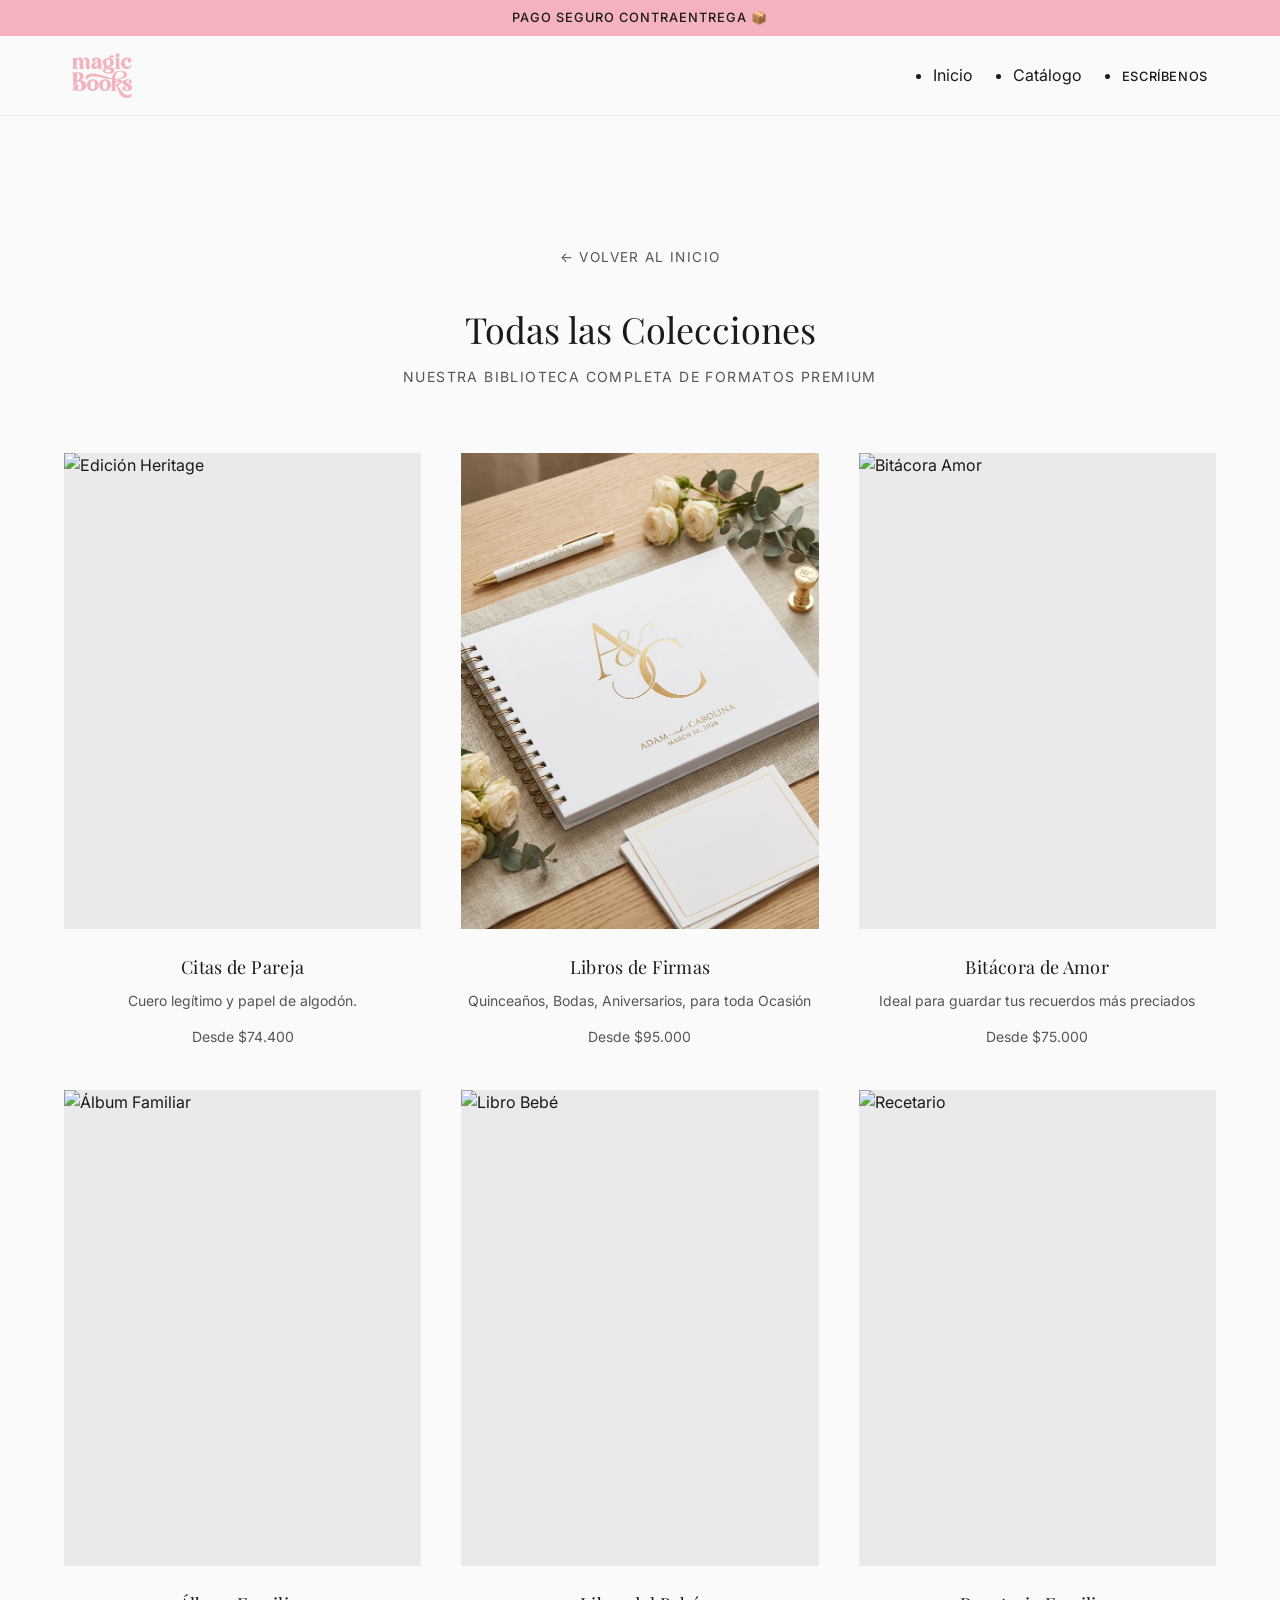
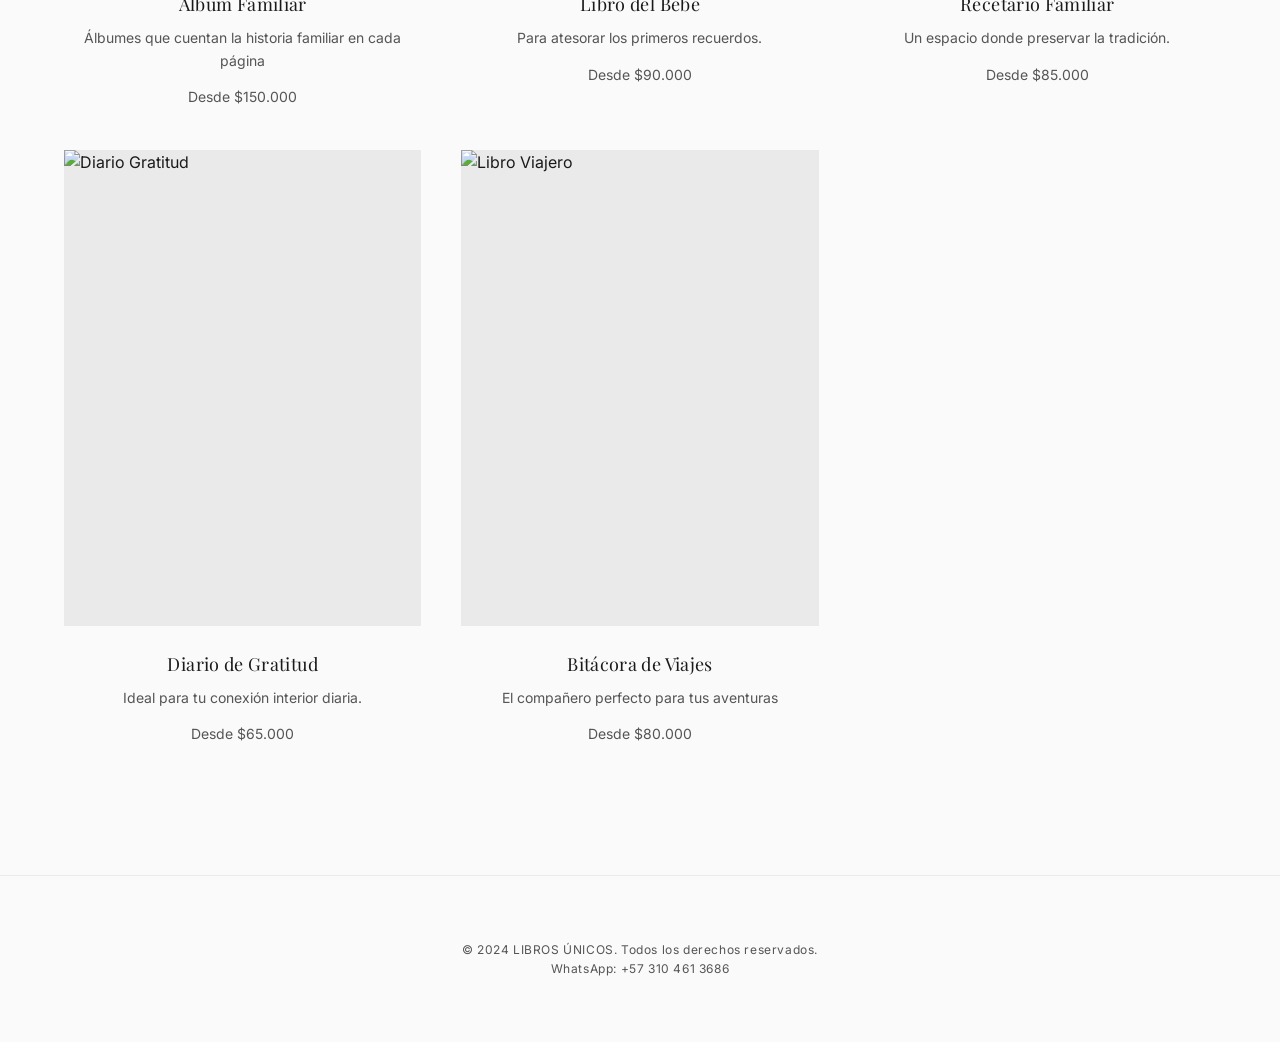
==== colecciones.html @ 7589d44b "Initial commit: primer" ====
<!DOCTYPE html>
<html lang="es-CO">

<head>
    <!-- Basic Metadata -->
    <meta charset="UTF-8">
    <meta name="viewport" content="width=device-width, initial-scale=1.0">
    <title>Colecciones | Libros Personalizados</title>
    <meta name="description"
        content="Explora nuestra colección completa de libros personalizados. Cuero legítimo, lino belga, bitácoras y álbumes familiares.">

    <!-- Favicon -->
    <link rel="icon" href="assets/images/ui/logo.png" type="image/png">

    <!-- Fonts System -->
    <link rel="preconnect" href="https://fonts.googleapis.com">
    <link rel="preconnect" href="https://fonts.gstatic.com" crossorigin>
    <link
        href="https://fonts.googleapis.com/css2?family=Inter:wght@300;400;500;600&family=Playfair+Display:ital,wght@0,400;0,500;0,600;1,400&display=swap"
        rel="stylesheet">

    <!-- Main Stylesheet -->
    <link rel="stylesheet" href="css/style.css">
</head>

<body>

    <div id="announcement-bar">
        <p class="announcement-msg active">Pago seguro contraentrega 📦</p>
        <p class="announcement-msg">Envíos a toda Colombia 🇨🇴</p>
    </div>
    <header class="main-header">
        <div class="container header-container">
            <div class="logo">
                <a href="/">
                    <img src="assets/images/ui/logo.png" alt="Logo de Libros Únicos - Libros Personalizados">
                </a>
            </div>
            <nav class="nav">
                <ul class="nav-list">
                    <li><a href="/" class="nav-link">Inicio</a></li>
                    <li><a href="#catalog" class="nav-link">Catálogo</a></li>
                    <li><a href="#" class="nav-link contact-pill btn-whatsapp">Escríbenos</a></li>
                </ul>
            </nav>
        </div>
    </header>

    <main>
        <section id="catalog" class="catalog">
            <div class="container">
                <div class="section-header">
                    <a href="/"
                        style="display: inline-block; margin-bottom: 2rem; font-family: var(--font-body); font-size: 0.85rem; text-transform: uppercase; letter-spacing: 0.1em; color: var(--clr-text-muted); text-decoration: none; transition: var(--trans-smooth);">&larr;
                        Volver al Inicio</a>
                    <h1 class="section-title">Todas las Colecciones</h1>
                    <p class="section-tagline">Nuestra biblioteca completa de formatos premium</p>
                </div>
                <div class="catalog-grid" style="grid-template-columns: repeat(auto-fill, minmax(280px, 1fr));">
                    <!-- Placeholder Card 1 -->
                    <article class="product-card">
                        <div class="product-image-container">
                            <img src="https://placehold.co/600x800/eeeeee/999999?text=Coleccion+1"
                                alt="Edición Heritage" class="product-image">
                        </div>
                        <div class="product-info">
                            <h3>Citas de Pareja</h3>
                            <p>Cuero legítimo y papel de algodón.</p>
                            <span class="product-price">Desde $74.400</span>
                        </div>
                    </article>
                    <!-- Placeholder Card 2 -->
                    <article class="product-card">
                        <div class="product-image-container">
                            <img src="./assets/images/products/firmas-boda-1.png" alt="Libro de Firmas Bodas"
                                class="product-image">
                        </div>
                        <div class="product-info">
                            <h3>Libros de Firmas</h3>
                            <p>Quinceaños, Bodas, Aniversarios, para toda Ocasión</p>
                            <span class="product-price">Desde $95.000</span>
                        </div>
                    </article>
                    <!-- Placeholder Card 3 -->
                    <article class="product-card">
                        <div class="product-image-container">
                            <img src="https://placehold.co/600x800/eeeeee/999999?text=Coleccion+3" alt="Bitácora Amor"
                                class="product-image">
                        </div>
                        <div class="product-info">
                            <h3>Bitácora de Amor</h3>
                            <p>Ideal para guardar tus recuerdos más preciados</p>
                            <span class="product-price">Desde $75.000</span>
                        </div>
                    </article>
                    <!-- Placeholder Card 4 -->
                    <article class="product-card">
                        <div class="product-image-container">
                            <img src="https://placehold.co/600x800/eeeeee/999999?text=Coleccion+4" alt="Álbum Familiar"
                                class="product-image">
                        </div>
                        <div class="product-info">
                            <h3>Álbum Familiar</h3>
                            <p>Álbumes que cuentan la historia familiar en cada página</p>
                            <span class="product-price">Desde $150.000</span>
                        </div>
                    </article>
                    <!-- Placeholder Card 5 -->
                    <article class="product-card">
                        <div class="product-image-container">
                            <img src="https://placehold.co/600x800/eeeeee/999999?text=Coleccion+5" alt="Libro Bebé"
                                class="product-image">
                        </div>
                        <div class="product-info">
                            <h3>Libro del Bebé</h3>
                            <p>Para atesorar los primeros recuerdos.</p>
                            <span class="product-price">Desde $90.000</span>
                        </div>
                    </article>
                    <!-- Placeholder Card 6 -->
                    <article class="product-card">
                        <div class="product-image-container">
                            <img src="https://placehold.co/600x800/eeeeee/999999?text=Coleccion+6" alt="Recetario"
                                class="product-image">
                        </div>
                        <div class="product-info">
                            <h3>Recetario Familiar</h3>
                            <p>Un espacio donde preservar la tradición.</p>
                            <span class="product-price">Desde $85.000</span>
                        </div>
                    </article>
                    <!-- Placeholder Card 7 -->
                    <article class="product-card">
                        <div class="product-image-container">
                            <img src="https://placehold.co/600x800/eeeeee/999999?text=Coleccion+7" alt="Diario Gratitud"
                                class="product-image">
                        </div>
                        <div class="product-info">
                            <h3>Diario de Gratitud</h3>
                            <p>Ideal para tu conexión interior diaria.</p>
                            <span class="product-price">Desde $65.000</span>
                        </div>
                    </article>
                    <!-- Placeholder Card 8 -->
                    <article class="product-card">
                        <div class="product-image-container">
                            <img src="https://placehold.co/600x800/eeeeee/999999?text=Coleccion+8" alt="Libro Viajero"
                                class="product-image">
                        </div>
                        <div class="product-info">
                            <h3>Bitácora de Viajes</h3>
                            <p>El compañero perfecto para tus aventuras</p>
                            <span class="product-price">Desde $80.000</span>
                        </div>
                    </article>
                </div>
            </div>
        </section>
    </main>

    <footer class="main-footer">
        <div class="container footer-container">
            <div class="footer-info">
                <p>&copy; 2024 LIBROS ÚNICOS. Todos los derechos reservados.</p>
            </div>
            <div class="footer-contact">
                <a href="#" class="footer-link btn-whatsapp">WhatsApp: +57 310 461 3686</a>
            </div>
        </div>
    </footer>

    <script src="js/main.js"></script>
</body>

</html>
---- css/style.css ----
/* ==========================================================================
   DESIGN TOKENS & VARIABLES
   ========================================================================== */
:root {
    /* Color Palette */
    --clr-bg: #fafafa; /* Alabaster Off-white for premium feel */
    --clr-text-main: #1a1a1a; /* Rich Black/Charcoal for extreme contrast */
    --clr-text-muted: #555555;
    --clr-bg-alt: #fcfcfc;
    --clr-border: #eaeaea;

    /* Typography */
    --font-heading: 'Playfair Display', serif;
    --font-body: 'Inter', sans-serif;

    /* Transitions */
    --trans-smooth: all 0.3s ease;
    --trans-slow: transform 0.6s ease;

    /* Brand Identity */
    --accent-color: #f5b2bf; /* Rose Pastel */
    --accent-dark: #e09aa7; /* Slightly darker for hover states */
}

/* ==========================================================================
   RESET & BASE
   ========================================================================== */
*, *::before, *::after {
    box-sizing: border-box;
    margin: 0;
    padding: 0;
}

body {
    font-family: var(--font-body);
    background-color: var(--clr-bg);
    color: var(--clr-text-main);
    line-height: 1.6;
    -webkit-font-smoothing: antialiased;
    -moz-osx-font-smoothing: grayscale;
}

h1, h2, h3, h4, h5, h6 {
    font-family: var(--font-heading);
    color: var(--clr-text-main);
    font-weight: 400; /* Elegant, unforced weight */
}

img {
    max-width: 100%;
    display: block;
}

a {
    text-decoration: none;
    color: inherit;
}

.container {
    width: 90%;
    max-width: 1200px;
    margin: 0 auto;
}

/* ==========================================================================
   HEADER (Fixed)
   ========================================================================== */
.main-header {
    position: sticky;
    top: 0;
    left: 0;
    width: 100%;
    height: 80px;
    background-color: rgba(250, 250, 250, 0.95);
    backdrop-filter: blur(8px);
    border-bottom: 1px solid var(--clr-border);
    display: flex;
    align-items: center;
    z-index: 1000;
}

.header-container {
    display: flex;
    justify-content: space-between;
    align-items: center;
    width: 100%;
}

.logo {
    display: flex;
    align-items: center;
    transition: opacity 0.3s ease;
}

.logo:hover {
    opacity: 0.8;
}

.logo img {
    height: 45px;
    width: auto;
    display: block;
}

/* Minimalist navigation */
.nav-list {
    display: none; /* Hide standard links on mobile */
}

/* Contact Link / CTA */
.contact-pill {
    font-family: var(--font-body);
    font-size: 0.8rem;
    text-transform: uppercase;
    letter-spacing: 0.05em;
    font-weight: 500;
    transition: var(--trans-smooth);
}
.contact-pill:hover {
    color: var(--clr-text-muted);
}

/* ==========================================================================
   HERO SECTION
   ========================================================================== */
.hero {
    /* Generous negative space using rem */
    padding: 7rem 0 6rem;
    text-align: center;
    background-color: var(--clr-bg);
}

.hero-title {
    /* Fluid typography scaling perfectly from mobile to desktop */
    font-size: clamp(2.5rem, 6vw, 4.5rem);
    line-height: 1.1;
    margin-bottom: 2rem;
    letter-spacing: -0.02em;
}

.hero-subtitle {
    font-size: 1.125rem;
    color: var(--clr-text-muted);
    max-width: 600px;
    margin: 0 auto 3.5rem;
    font-weight: 300;
}

/* Button Styling (High-end Editorial) */
.btn-primary {
    display: inline-block;
    background-color: var(--clr-text-main);
    color: #ffffff;
    padding: 1.25rem 2.5rem;
    font-family: var(--font-body);
    font-size: 0.875rem;
    font-weight: 500;
    text-transform: uppercase;
    letter-spacing: 0.05em;
    border-radius: 0; /* Crisp edges */
    transition: var(--trans-smooth);
    border: 1px solid var(--clr-text-main);
}

.btn-primary:hover {
    background-color: var(--accent-dark);
    color: var(--clr-text-main);
    transform: translateY(-2px);
    box-shadow: 0 10px 20px rgba(245, 178, 191, 0.2);
    border-color: var(--accent-dark);
}

/* ==========================================================================
   TRUST BAR (Gallery Style)
   ========================================================================== */
.trust-bar {
    padding: 4.5rem 0;
    background-color: var(--clr-bg-alt);
    border-top: 1px solid var(--clr-border);
    border-bottom: 1px solid var(--clr-border);
}

.trust-container {
    display: flex;
    flex-direction: column; /* Mobile-First */
    align-items: center;
    gap: 2rem;
    text-align: center;
}

.trust-item {
    display: flex;
    align-items: center;
    cursor: default;
}

.trust-text {
    font-family: var(--font-body);
    font-size: 0.75rem;
    text-transform: uppercase;
    letter-spacing: 1.5px;
    color: #888888; /* Muted gray base */
    font-weight: 500;
    /* Elegant timing curve: fast entry, luxurious deceleration */
    transition: all 0.6s cubic-bezier(0.23, 1, 0.32, 1);
}

/* Artistic Bloom Hover Effect */
.trust-item:hover .trust-text {
    color: var(--accent-color);
    letter-spacing: 3px;
    text-shadow: 0 0 12px rgba(245, 178, 191, 0.5); /* Brand color with opacity */
}

/* ==========================================================================
   CATALOG GRID
   ========================================================================== */
.catalog {
    padding: 8rem 0;
}

.section-header {
    text-align: center;
    margin-bottom: 4rem;
}

.section-title {
    font-size: 2.25rem;
    font-weight: 400;
    margin-bottom: 0.5rem;
}

.section-tagline {
    font-family: var(--font-body);
    color: var(--clr-text-muted);
    font-size: 0.875rem;
    text-transform: uppercase;
    letter-spacing: 0.1em;
}

.catalog-grid {
    display: grid;
    grid-template-columns: 1fr; /* Mobile-first: 1 column */
    gap: 3.5rem;
}

.product-card {
    cursor: pointer;
}

.product-image-container {
    overflow: hidden;
    margin-bottom: 1.5rem;
    background-color: var(--clr-border);
    aspect-ratio: 3 / 4;
}

.product-image {
    width: 100%;
    height: 100%;
    object-fit: cover;
    transition: var(--trans-slow);
}

.product-card:hover .product-image {
    transform: scale(1.05); /* Slow, elegant zoom */
}

.product-info {
    text-align: center;
}

.product-info h3 {
    /* Small, serif, and elegant */
    font-size: 1.125rem;
    font-weight: 400;
    margin-bottom: 0.5rem;
    letter-spacing: 0.02em;
}

.product-info p {
    font-family: var(--font-body);
    font-size: 0.875rem;
    color: var(--clr-text-muted);
    margin-bottom: 0.75rem;
}

.product-price {
    font-family: var(--font-body);
    font-size: 0.875rem;
    color: var(--clr-text-muted);
    font-weight: 400;
}

.catalog-footer {
    display: flex;
    justify-content: center;
    margin-top: 4rem;
}

.btn-expand {
    display: flex;
    align-items: center;
    background-color: var(--accent-color);
    color: var(--clr-text-main);
    height: 50px;
    width: 50px; /* Initially just a circle */
    border-radius: 25px; /* Pill shape fully rounded */
    padding: 0 15px; /* Enough padding to center the icon */
    text-decoration: none;
    overflow: hidden;
    /* Use the glamour curve for the width morph */
    transition: width 0.6s cubic-bezier(0.23, 1, 0.32, 1), box-shadow 0.6s cubic-bezier(0.23, 1, 0.32, 1);
}

.btn-expand:hover {
    width: 250px; /* Expands smoothly */
    box-shadow: 0 0 15px rgba(245, 178, 191, 0.5); /* Brand bloom */
}

.btn-expand-icon {
    font-size: 1.2rem;
    flex-shrink: 0;
    margin-left: 3px; /* visual center tweak */
}

.btn-expand-text {
    white-space: nowrap;
    opacity: 0;
    margin-left: 10px;
    font-weight: 500;
    font-family: var(--font-body);
    font-size: 0.9rem;
    /* Delay the text reveal slightly for a sequential feel */
    transition: opacity 0.3s cubic-bezier(0.23, 1, 0.32, 1) 0.1s;
}

.btn-expand:hover .btn-expand-text {
    opacity: 1;
}

/* ==========================================================================
   HOW IT WORKS (Process)
   ========================================================================== */
.how-it-works {
    padding: 6rem 0 8rem;
    background-color: var(--clr-bg-alt);
    border-top: 1px solid var(--clr-border);
}

.process-steps {
    display: grid;
    grid-template-columns: 1fr;
    gap: 3rem;
    text-align: center;
}

.step-number {
    font-family: var(--font-heading);
    font-size: 2.5rem;
    color: var(--clr-border);
    display: block;
    margin-bottom: 1rem;
}

.step h3 {
    font-size: 1.25rem;
    margin-bottom: 0.75rem;
}

.step p {
    font-size: 0.9rem;
    color: var(--clr-text-muted);
    max-width: 300px;
    margin: 0 auto;
}

/* ==========================================================================
   FOOTER
   ========================================================================== */
.main-footer {
    padding: 4rem 0;
    border-top: 1px solid var(--clr-border);
    text-align: center;
    font-family: var(--font-body);
    font-size: 0.75rem;
    color: var(--clr-text-muted);
    letter-spacing: 0.05em;
}

/* ==========================================================================
   MEDIA QUERIES (Tablet & Desktop Adaptation)
   ========================================================================== */
@media (min-width: 768px) {
    .trust-container {
        flex-direction: row; /* Horizontal layout on larger screens */
        justify-content: center;
        gap: 3.5rem;
    }

    /* Decorative dot between trust items on desktop */
    .trust-item:not(:last-child)::after {
        content: '';
        display: block;
        width: 3px;
        height: 3px;
        background-color: #888888;
        border-radius: 50%;
        margin-left: 3.5rem;
        transition: all 0.6s cubic-bezier(0.23, 1, 0.32, 1);
    }

    .trust-item:hover::after {
        background-color: var(--accent-color);
        box-shadow: 0 0 6px rgba(245, 178, 191, 0.5);
    }

    .catalog-grid {
        grid-template-columns: repeat(2, 1fr); /* 2 columns on Tablet */
        gap: 4rem;
    }
    
    .process-steps {
        grid-template-columns: repeat(3, 1fr);
    }
}

@media (min-width: 1024px) {
    .catalog-grid {
        grid-template-columns: repeat(4, 1fr); /* 4 columns on Desktop */
        gap: 2.5rem;
    }

    .nav-list {
        display: flex;
        gap: 2.5rem;
    }

    .header-container {
        padding: 0 2rem;
    }
    
    .hero {
        padding: 9rem 0 8rem;
    }
}

/* ==========================================================================
   ANNOUNCEMENT BAR
   ========================================================================== */
#announcement-bar {
    position: relative;
    top: 0;
    left: 0;
    width: 100%;
    height: 36px;
    background-color: var(--accent-color);
    color: var(--clr-text-main);
    display: flex;
    justify-content: center;
    align-items: center;
    z-index: 1001;
    overflow: hidden;
    font-weight: 500;
}

.announcement-msg {
    position: absolute;
    font-family: var(--font-body);
    font-size: 0.8rem;
    text-transform: uppercase;
    letter-spacing: 1px;
    margin: 0;
    padding: 8px 0;
    opacity: 0;
    transform: translateY(10px);
    transition: opacity 0.8s ease-in-out, transform 0.8s ease-in-out;
}

.announcement-msg.active {
    opacity: 1;
    transform: translateY(0);
}

/* ==========================================================================
   FAQ SECTION
   ========================================================================== */
.faq-section {
    padding: 6rem 0 8rem;
    background-color: var(--clr-bg);
}

.faq-header {
    margin-bottom: 5rem;
}

.faq-container {
    max-width: 800px;
}

.faq-list {
    border-top: 1px solid var(--clr-border);
}

.faq-item {
    border-bottom: 1px solid var(--clr-border);
}

.faq-question {
    width: 100%;
    background: none;
    border: none;
    padding: 2.5rem 0;
    display: flex;
    justify-content: space-between;
    align-items: center;
    cursor: pointer;
    text-align: left;
    font-family: var(--font-heading);
    font-size: 1.2rem;
    color: var(--clr-text-main);
    transition: var(--trans-smooth);
}

.faq-question:hover {
    color: var(--clr-text-muted);
}

/* Custom CSS-only Plus/Cross Icon */
.faq-icon {
    position: relative;
    width: 18px;
    height: 18px;
    flex-shrink: 0;
    margin-left: 2rem;
}

.faq-icon::before,
.faq-icon::after {
    content: '';
    position: absolute;
    background-color: var(--clr-text-main);
    transition: transform 0.5s cubic-bezier(0.4, 0, 0.2, 1);
}

.faq-icon::before {
    top: 50%;
    left: 0;
    width: 100%;
    height: 1px;
    transform: translateY(-50%);
}

.faq-icon::after {
    top: 0;
    left: 50%;
    width: 1px;
    height: 100%;
    transform: translateX(-50%);
}

/* Rotation Animation when Active */
.faq-item.active .faq-icon::before {
    transform: translateY(-50%) rotate(45deg);
}

.faq-item.active .faq-icon::after {
    transform: translateX(-50%) rotate(45deg);
}

/* Premium Grid Animation for dropdown */
.faq-answer-wrapper {
    display: grid;
    grid-template-rows: 0fr;
    transition: grid-template-rows 0.5s cubic-bezier(0.4, 0, 0.2, 1);
}

.faq-item.active .faq-answer-wrapper {
    grid-template-rows: 1fr;
}

.faq-answer {
    overflow: hidden;
}

.faq-answer p {
    padding-bottom: 2.5rem;
    padding-right: 10%;
    color: var(--clr-text-muted);
    font-family: var(--font-body);
    font-size: 0.95rem;
    line-height: 1.6;
}

/* ==========================================================================
   REAL REVIEWS SECTION
   ========================================================================== */
.reviews-section {
    padding: 100px 0;
    background-color: var(--clr-bg-alt); /* Soft off-white */
}

.trust-header {
    text-align: center;
    margin-bottom: 4rem;
}

.trust-label {
    display: inline-block;
    color: var(--accent-color);
    font-size: 0.8rem;
    font-weight: 600;
    letter-spacing: 0.1em;
    text-transform: uppercase;
    margin-bottom: 0.5rem;
}

.trust-stars {
    color: var(--accent-color);
    font-size: 1.5rem;
    margin-top: 1rem;
    display: flex;
    flex-direction: column;
    align-items: center;
    gap: 0.5rem;
}

.star-text {
    font-family: var(--font-body);
    font-size: 0.9rem;
    color: var(--clr-text-muted);
    font-weight: 400;
}

/* Container & Edge Fades */
.reviews-ticker-container {
    overflow: hidden;
    width: 100%;
    position: relative;
    padding: 20px 0; /* Room for card hover translations and shadows */
}

.reviews-ticker-container::before,
.reviews-ticker-container::after {
    content: '';
    position: absolute;
    top: 0;
    bottom: 0;
    width: 15vw; /* Smooth fade percentage based on viewport */
    max-width: 150px;
    z-index: 2;
    pointer-events: none;
}

.reviews-ticker-container::before {
    left: 0;
    background: linear-gradient(to right, var(--clr-bg-alt), transparent);
}

.reviews-ticker-container::after {
    right: 0;
    background: linear-gradient(to left, var(--clr-bg-alt), transparent);
}

/* Wrapper & Animation */
.reviews-ticker-wrapper {
    display: flex;
    width: max-content;
    animation: scroll 40s linear infinite;
}

.reviews-ticker-container:hover .reviews-ticker-wrapper {
    animation-play-state: paused;
}

@keyframes scroll {
    0% {
        transform: translateX(0);
    }
    100% {
        /* Translates exactly half of the total width for a seamless loop */
        transform: translateX(-50%);
    }
}

.review-card {
    flex: 0 0 auto;
    background: #ffffff;
    border-radius: 4px;
    padding: 10px;
    margin-right: 2rem; /* Serves as gap between cards */
    box-shadow: 0 10px 30px rgba(0, 0, 0, 0.05); /* Very subtle shadow */
}

.review-card .image-container {
    position: relative;
    overflow: hidden;
    border-radius: 2px;
}

.review-card img {
    height: 250px;
    width: auto;
    object-fit: cover;
    display: block;
    filter: grayscale(100%);
    opacity: 0.7;
    transition: all 0.6s cubic-bezier(0.23, 1, 0.32, 1);
}

.review-card:hover img {
    filter: grayscale(0%);
    opacity: 1;
    transform: translateY(-5px);
}

.verified-badge {
    position: absolute;
    bottom: 10px;
    left: 10px;
    background: rgba(0, 0, 0, 0.8);
    color: #ffffff;
    font-size: 0.75rem;
    padding: 4px 10px;
    border-radius: 20px;
    letter-spacing: 0.05em;
    font-weight: 500;
    pointer-events: none;
}
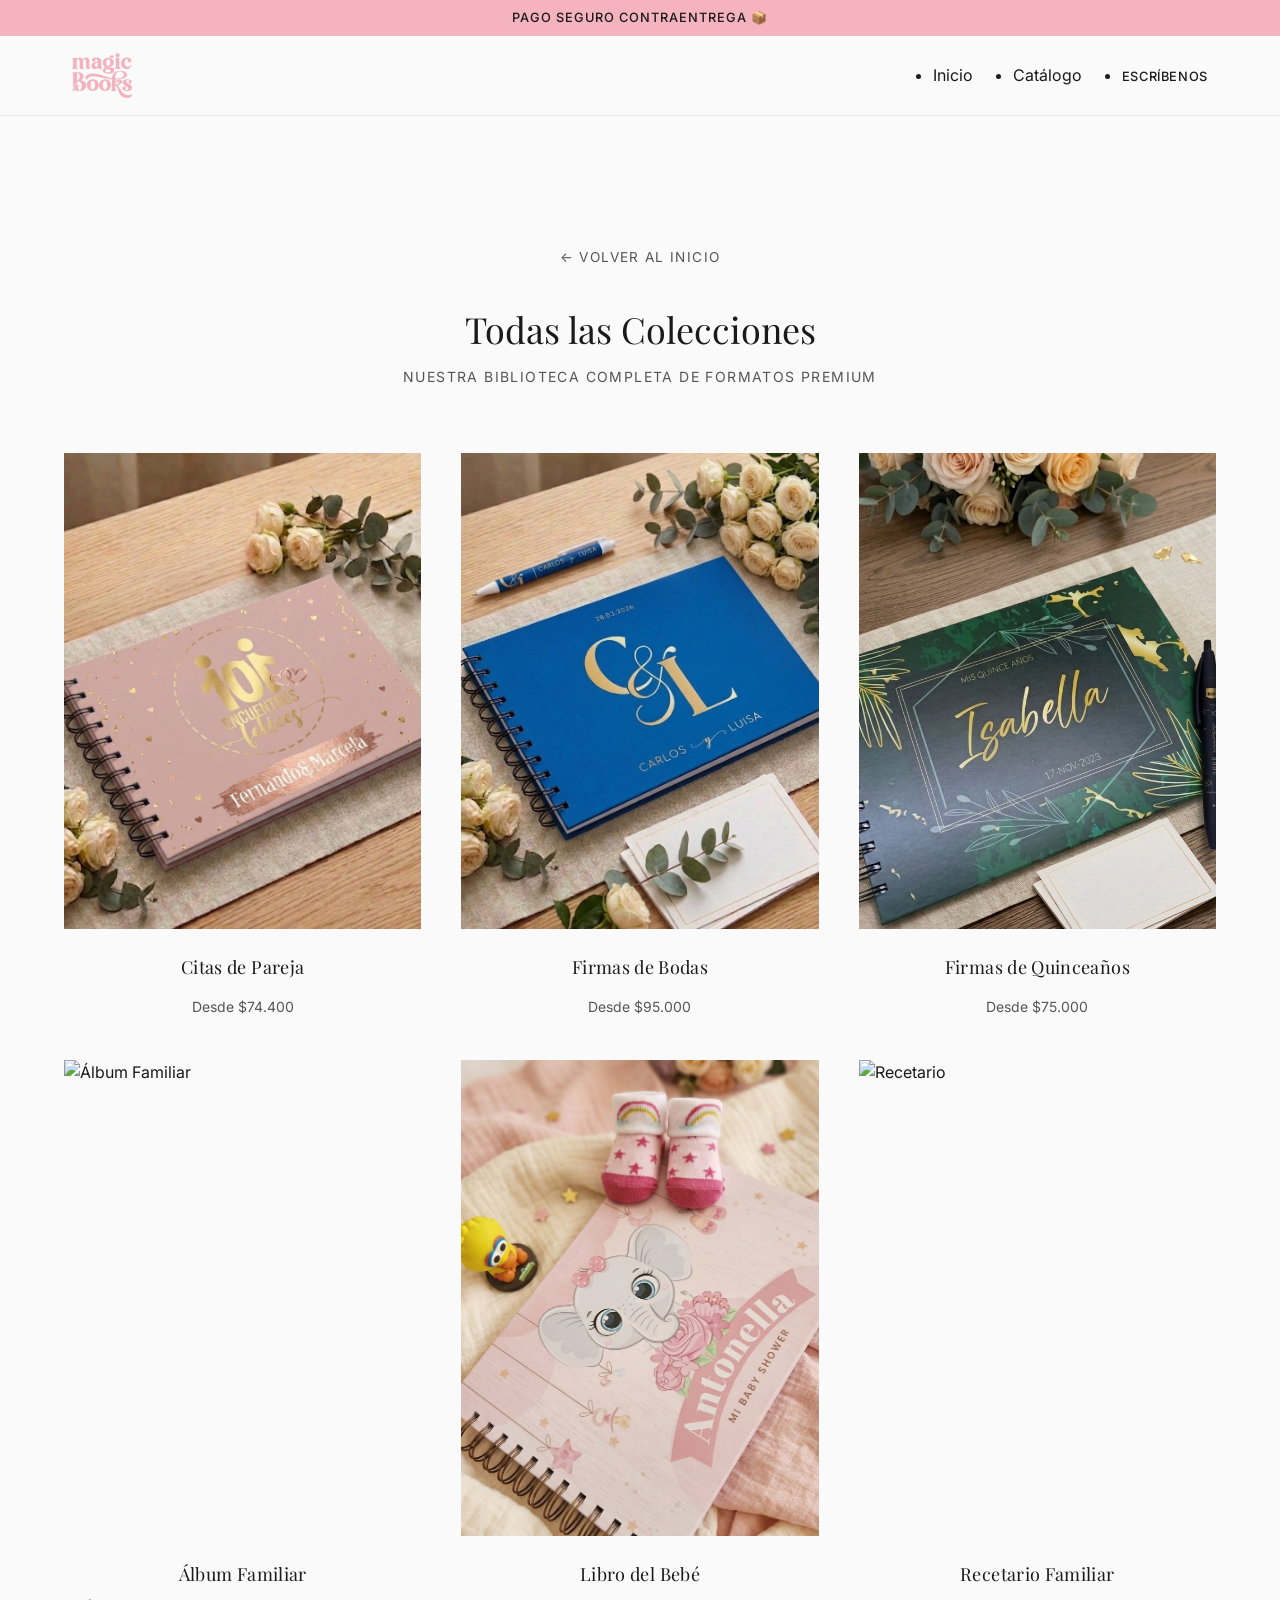
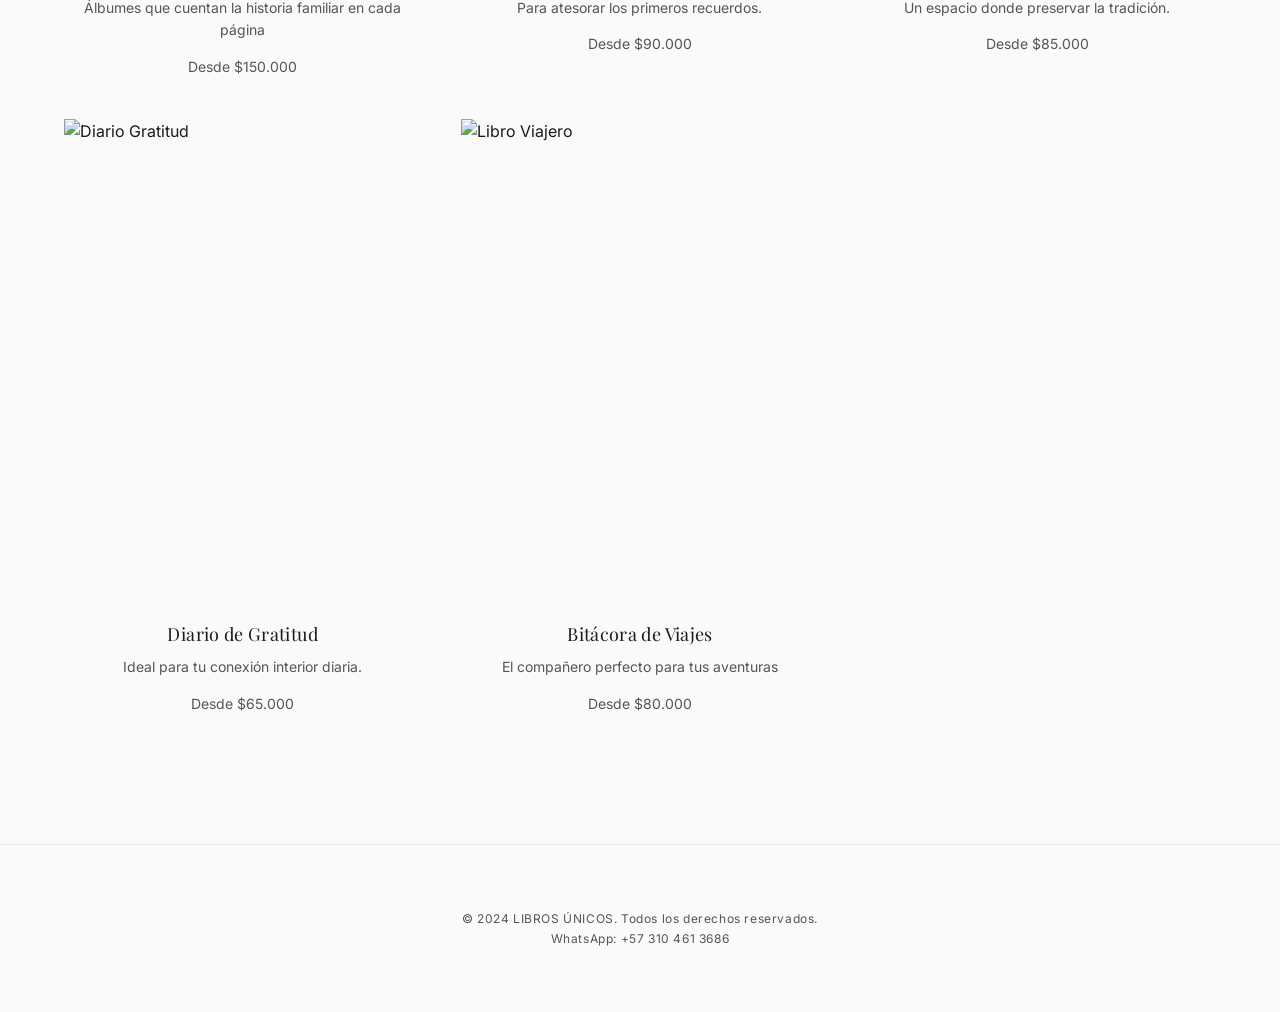
==== commit 556e0fbc: "casi finiquito" ====
--- a/colecciones.html
+++ b/colecciones.html
@@ -43,6 +43,11 @@
                     <li><a href="#" class="nav-link contact-pill btn-whatsapp">Escríbenos</a></li>
                 </ul>
             </nav>
+            <button class="hamburger-menu" aria-label="Abrir menú" aria-expanded="false" aria-controls="mobile-nav">
+                <span class="hamburger-line"></span>
+                <span class="hamburger-line"></span>
+                <span class="hamburger-line"></span>
+            </button>
         </div>
     </header>
 
@@ -50,7 +55,7 @@
         <section id="catalog" class="catalog">
             <div class="container">
                 <div class="section-header">
-                    <a href="/"
+                    <a href="index.html"
                         style="display: inline-block; margin-bottom: 2rem; font-family: var(--font-body); font-size: 0.85rem; text-transform: uppercase; letter-spacing: 0.1em; color: var(--clr-text-muted); text-decoration: none; transition: var(--trans-smooth);">&larr;
                         Volver al Inicio</a>
                     <h1 class="section-title">Todas las Colecciones</h1>
@@ -60,36 +65,35 @@
                     <!-- Placeholder Card 1 -->
                     <article class="product-card">
                         <div class="product-image-container">
-                            <img src="https://placehold.co/600x800/eeeeee/999999?text=Coleccion+1"
-                                alt="Edición Heritage" class="product-image">
+                            <img src="./assets/images/products/citas-1.png" alt="Libro de Pareja" class="product-image">
                         </div>
                         <div class="product-info">
                             <h3>Citas de Pareja</h3>
-                            <p>Cuero legítimo y papel de algodón.</p>
+                            <p></p>
                             <span class="product-price">Desde $74.400</span>
                         </div>
                     </article>
                     <!-- Placeholder Card 2 -->
                     <article class="product-card">
                         <div class="product-image-container">
-                            <img src="./assets/images/products/firmas-boda-1.png" alt="Libro de Firmas Bodas"
+                            <img src="./assets/images/products/firmas-boda-2.png" alt="Libro de Firmas Bodas"
                                 class="product-image">
                         </div>
                         <div class="product-info">
-                            <h3>Libros de Firmas</h3>
-                            <p>Quinceaños, Bodas, Aniversarios, para toda Ocasión</p>
+                            <h3>Firmas de Bodas</h3>
+                            <p></p>
                             <span class="product-price">Desde $95.000</span>
                         </div>
                     </article>
                     <!-- Placeholder Card 3 -->
                     <article class="product-card">
                         <div class="product-image-container">
-                            <img src="https://placehold.co/600x800/eeeeee/999999?text=Coleccion+3" alt="Bitácora Amor"
+                            <img src="./assets/images/products/firmas-quincea.png" alt="Firmas de Quinceaños"
                                 class="product-image">
                         </div>
                         <div class="product-info">
-                            <h3>Bitácora de Amor</h3>
-                            <p>Ideal para guardar tus recuerdos más preciados</p>
+                            <h3>Firmas de Quinceaños</h3>
+                            <p></p>
                             <span class="product-price">Desde $75.000</span>
                         </div>
                     </article>
@@ -108,8 +112,7 @@
                     <!-- Placeholder Card 5 -->
                     <article class="product-card">
                         <div class="product-image-container">
-                            <img src="https://placehold.co/600x800/eeeeee/999999?text=Coleccion+5" alt="Libro Bebé"
-                                class="product-image">
+                            <img src="./assets/images/products/baby-1.png" alt="Libro Bebé" class="product-image">
                         </div>
                         <div class="product-info">
                             <h3>Libro del Bebé</h3>
--- a/css/style.css
+++ b/css/style.css
@@ -3,8 +3,10 @@
    ========================================================================== */
 :root {
     /* Color Palette */
-    --clr-bg: #fafafa; /* Alabaster Off-white for premium feel */
-    --clr-text-main: #1a1a1a; /* Rich Black/Charcoal for extreme contrast */
+    --clr-bg: #fafafa;
+    /* Alabaster Off-white for premium feel */
+    --clr-text-main: #1a1a1a;
+    /* Rich Black/Charcoal for extreme contrast */
     --clr-text-muted: #555555;
     --clr-bg-alt: #fcfcfc;
     --clr-border: #eaeaea;
@@ -18,17 +20,27 @@
     --trans-slow: transform 0.6s ease;
 
     /* Brand Identity */
-    --accent-color: #f5b2bf; /* Rose Pastel */
-    --accent-dark: #e09aa7; /* Slightly darker for hover states */
+    --accent-color: #f5b2bf;
+    /* Rose Pastel */
+    --accent-dark: #e09aa7;
+    /* Slightly darker for hover states */
 }
 
 /* ==========================================================================
    RESET & BASE
    ========================================================================== */
-*, *::before, *::after {
+*,
+*::before,
+*::after {
     box-sizing: border-box;
     margin: 0;
     padding: 0;
+}
+
+html,
+body {
+    max-width: 100%;
+    overflow-x: hidden;
 }
 
 body {
@@ -40,10 +52,16 @@
     -moz-osx-font-smoothing: grayscale;
 }
 
-h1, h2, h3, h4, h5, h6 {
+h1,
+h2,
+h3,
+h4,
+h5,
+h6 {
     font-family: var(--font-heading);
     color: var(--clr-text-main);
-    font-weight: 400; /* Elegant, unforced weight */
+    font-weight: 400;
+    /* Elegant, unforced weight */
 }
 
 img {
@@ -84,6 +102,8 @@
     justify-content: space-between;
     align-items: center;
     width: 100%;
+    padding: 0 5%;
+    /* Safe horizontal padding to protect logo/icons from edges */
 }
 
 .logo {
@@ -102,9 +122,86 @@
     display: block;
 }
 
-/* Minimalist navigation */
-.nav-list {
-    display: none; /* Hide standard links on mobile */
+/* Minimalist Mobile Navigation & Hamburger */
+.hamburger-menu {
+    display: none;
+    /* Hidden on desktop */
+}
+
+@media (max-width: 768px) {
+    .hamburger-menu {
+        display: flex;
+        flex-direction: column;
+        justify-content: space-between;
+        width: 24px;
+        height: 18px;
+        background: transparent;
+        border: none;
+        cursor: pointer;
+        z-index: 1002;
+        /* Above the overlay nav */
+        padding: 0;
+    }
+
+    .hamburger-line {
+        width: 100%;
+        height: 2px;
+        background-color: var(--clr-text-main);
+        transition: var(--trans-smooth);
+        border-radius: 2px;
+    }
+
+    .hamburger-menu.active .hamburger-line:nth-child(1) {
+        transform: translateY(8px) rotate(45deg);
+        background-color: var(--accent-color);
+        /* Brand color on active */
+    }
+
+    .hamburger-menu.active .hamburger-line:nth-child(2) {
+        opacity: 0;
+    }
+
+    .hamburger-menu.active .hamburger-line:nth-child(3) {
+        transform: translateY(-8px) rotate(-45deg);
+        background-color: var(--accent-color);
+    }
+
+    .nav-list {
+        position: fixed;
+        top: 0;
+        right: -100%;
+        /* Hidden off-screen right */
+        width: 100%;
+        height: 100vh;
+        background-color: rgba(250, 250, 250, 0.98);
+        backdrop-filter: blur(12px);
+        /* Glassmorphism overlay */
+        display: flex;
+        flex-direction: column;
+        justify-content: center;
+        align-items: center;
+        gap: 3rem;
+        transition: right 0.6s cubic-bezier(0.23, 1, 0.32, 1);
+        z-index: 1001;
+        /* Behind the hamburger */
+        list-style: none;
+    }
+
+    .nav-list.active {
+        right: 0;
+        /* Slide in */
+    }
+
+    .nav-link {
+        font-size: 1.5rem;
+        /* Larger for mobile readability */
+        min-height: 44px;
+        /* Accessible touch target */
+        display: flex;
+        align-items: center;
+        justify-content: center;
+        padding: 10px 20px;
+    }
 }
 
 /* Contact Link / CTA */
@@ -116,6 +213,7 @@
     font-weight: 500;
     transition: var(--trans-smooth);
 }
+
 .contact-pill:hover {
     color: var(--clr-text-muted);
 }
@@ -131,8 +229,8 @@
 }
 
 .hero-title {
-    /* Fluid typography scaling perfectly from mobile to desktop */
-    font-size: clamp(2.5rem, 6vw, 4.5rem);
+    /* Fluid typography scaling robustly for very small mobile up to desktop */
+    font-size: clamp(2.2rem, 8vw, 4.5rem);
     line-height: 1.1;
     margin-bottom: 2rem;
     letter-spacing: -0.02em;
@@ -149,7 +247,7 @@
 /* Button Styling (High-end Editorial) */
 .btn-primary {
     display: inline-block;
-    background-color: var(--clr-text-main);
+    background-color: var(--accent-color);
     color: #ffffff;
     padding: 1.25rem 2.5rem;
     font-family: var(--font-body);
@@ -157,7 +255,8 @@
     font-weight: 500;
     text-transform: uppercase;
     letter-spacing: 0.05em;
-    border-radius: 0; /* Crisp edges */
+    border-radius: 0;
+    /* Crisp edges */
     transition: var(--trans-smooth);
     border: 1px solid var(--clr-text-main);
 }
@@ -182,7 +281,8 @@
 
 .trust-container {
     display: flex;
-    flex-direction: column; /* Mobile-First */
+    flex-direction: column;
+    /* Mobile-First */
     align-items: center;
     gap: 2rem;
     text-align: center;
@@ -199,17 +299,19 @@
     font-size: 0.75rem;
     text-transform: uppercase;
     letter-spacing: 1.5px;
-    color: #888888; /* Muted gray base */
+    color: #888888;
+    /* Muted gray base */
     font-weight: 500;
     /* Elegant timing curve: fast entry, luxurious deceleration */
     transition: all 0.6s cubic-bezier(0.23, 1, 0.32, 1);
 }
 
-/* Artistic Bloom Hover Effect */
-.trust-item:hover .trust-text {
+/* Artistic Bloom Scroll Effect */
+.trust-item.is-active .trust-text {
     color: var(--accent-color);
     letter-spacing: 3px;
-    text-shadow: 0 0 12px rgba(245, 178, 191, 0.5); /* Brand color with opacity */
+    text-shadow: 0 0 12px rgba(245, 178, 191, 0.5);
+    /* Brand color with opacity */
 }
 
 /* ==========================================================================
@@ -240,8 +342,10 @@
 
 .catalog-grid {
     display: grid;
-    grid-template-columns: 1fr; /* Mobile-first: 1 column */
+    grid-template-columns: 1fr;
+    /* Mobile-first: 1 column */
     gap: 3.5rem;
+    max-width: 100%;
 }
 
 .product-card {
@@ -249,9 +353,10 @@
 }
 
 .product-image-container {
+    position: relative;
     overflow: hidden;
     margin-bottom: 1.5rem;
-    background-color: var(--clr-border);
+    background-color: #f9f9f9;
     aspect-ratio: 3 / 4;
 }
 
@@ -259,11 +364,30 @@
     width: 100%;
     height: 100%;
     object-fit: cover;
-    transition: var(--trans-slow);
-}
-
-.product-card:hover .product-image {
-    transform: scale(1.05); /* Slow, elegant zoom */
+    display: block;
+    transition: all 0.9s cubic-bezier(0.23, 1, 0.32, 1);
+}
+
+.product-image.primary {
+    opacity: 1;
+    transform: scale(1);
+}
+
+.product-image.secondary {
+    position: absolute;
+    top: 0;
+    left: 0;
+    opacity: 0;
+}
+
+.product-card:hover .product-image.primary {
+    opacity: 0;
+    transform: scale(1.1);
+}
+
+.product-card:hover .product-image.secondary {
+    opacity: 1;
+    transform: scale(1.05);
 }
 
 .product-info {
@@ -304,9 +428,12 @@
     background-color: var(--accent-color);
     color: var(--clr-text-main);
     height: 50px;
-    width: 50px; /* Initially just a circle */
-    border-radius: 25px; /* Pill shape fully rounded */
-    padding: 0 15px; /* Enough padding to center the icon */
+    width: 50px;
+    /* Initially just a circle */
+    border-radius: 25px;
+    /* Pill shape fully rounded */
+    padding: 0 15px;
+    /* Enough padding to center the icon */
     text-decoration: none;
     overflow: hidden;
     /* Use the glamour curve for the width morph */
@@ -314,14 +441,17 @@
 }
 
 .btn-expand:hover {
-    width: 250px; /* Expands smoothly */
-    box-shadow: 0 0 15px rgba(245, 178, 191, 0.5); /* Brand bloom */
+    width: 250px;
+    /* Expands smoothly */
+    box-shadow: 0 0 15px rgba(245, 178, 191, 0.5);
+    /* Brand bloom */
 }
 
 .btn-expand-icon {
     font-size: 1.2rem;
     flex-shrink: 0;
-    margin-left: 3px; /* visual center tweak */
+    margin-left: 3px;
+    /* visual center tweak */
 }
 
 .btn-expand-text {
@@ -353,6 +483,7 @@
     grid-template-columns: 1fr;
     gap: 3rem;
     text-align: center;
+    max-width: 100%;
 }
 
 .step-number {
@@ -393,7 +524,8 @@
    ========================================================================== */
 @media (min-width: 768px) {
     .trust-container {
-        flex-direction: row; /* Horizontal layout on larger screens */
+        flex-direction: row;
+        /* Horizontal layout on larger screens */
         justify-content: center;
         gap: 3.5rem;
     }
@@ -410,16 +542,17 @@
         transition: all 0.6s cubic-bezier(0.23, 1, 0.32, 1);
     }
 
-    .trust-item:hover::after {
+    .trust-item.is-active::after {
         background-color: var(--accent-color);
         box-shadow: 0 0 6px rgba(245, 178, 191, 0.5);
     }
 
     .catalog-grid {
-        grid-template-columns: repeat(2, 1fr); /* 2 columns on Tablet */
+        grid-template-columns: repeat(2, 1fr);
+        /* 2 columns on Tablet */
         gap: 4rem;
     }
-    
+
     .process-steps {
         grid-template-columns: repeat(3, 1fr);
     }
@@ -427,7 +560,8 @@
 
 @media (min-width: 1024px) {
     .catalog-grid {
-        grid-template-columns: repeat(4, 1fr); /* 4 columns on Desktop */
+        grid-template-columns: repeat(4, 1fr);
+        /* 4 columns on Desktop */
         gap: 2.5rem;
     }
 
@@ -439,7 +573,7 @@
     .header-container {
         padding: 0 2rem;
     }
-    
+
     .hero {
         padding: 9rem 0 8rem;
     }
@@ -466,6 +600,8 @@
 
 .announcement-msg {
     position: absolute;
+    width: 100%;
+    text-align: center;
     font-family: var(--font-body);
     font-size: 0.8rem;
     text-transform: uppercase;
@@ -473,13 +609,42 @@
     margin: 0;
     padding: 8px 0;
     opacity: 0;
-    transform: translateY(10px);
-    transition: opacity 0.8s ease-in-out, transform 0.8s ease-in-out;
+    transform: translateY(100%);
 }
 
 .announcement-msg.active {
     opacity: 1;
     transform: translateY(0);
+}
+
+@keyframes slideUpExit {
+    0% {
+        transform: translateY(0);
+        opacity: 1;
+    }
+    100% {
+        transform: translateY(-100%);
+        opacity: 0;
+    }
+}
+
+@keyframes slideUpEnter {
+    0% {
+        transform: translateY(100%);
+        opacity: 0;
+    }
+    100% {
+        transform: translateY(0);
+        opacity: 1;
+    }
+}
+
+.announcement-msg.exit-up {
+    animation: slideUpExit 0.8s cubic-bezier(0.23, 1, 0.32, 1) forwards;
+}
+
+.announcement-msg.enter-up {
+    animation: slideUpEnter 0.8s cubic-bezier(0.23, 1, 0.32, 1) forwards;
 }
 
 /* ==========================================================================
@@ -597,7 +762,8 @@
    ========================================================================== */
 .reviews-section {
     padding: 100px 0;
-    background-color: var(--clr-bg-alt); /* Soft off-white */
+    background-color: var(--clr-bg-alt);
+    /* Soft off-white */
 }
 
 .trust-header {
@@ -634,10 +800,12 @@
 
 /* Container & Edge Fades */
 .reviews-ticker-container {
+    width: 100%;
+    max-width: 100vw;
     overflow: hidden;
-    width: 100%;
     position: relative;
-    padding: 20px 0; /* Room for card hover translations and shadows */
+    padding: 20px 0;
+    /* Room for card hover translations and shadows */
 }
 
 .reviews-ticker-container::before,
@@ -646,7 +814,8 @@
     position: absolute;
     top: 0;
     bottom: 0;
-    width: 15vw; /* Smooth fade percentage based on viewport */
+    width: 15vw;
+    /* Smooth fade percentage based on viewport */
     max-width: 150px;
     z-index: 2;
     pointer-events: none;
@@ -677,6 +846,7 @@
     0% {
         transform: translateX(0);
     }
+
     100% {
         /* Translates exactly half of the total width for a seamless loop */
         transform: translateX(-50%);
@@ -688,8 +858,10 @@
     background: #ffffff;
     border-radius: 4px;
     padding: 10px;
-    margin-right: 2rem; /* Serves as gap between cards */
-    box-shadow: 0 10px 30px rgba(0, 0, 0, 0.05); /* Very subtle shadow */
+    margin-right: 2rem;
+    /* Serves as gap between cards */
+    box-shadow: 0 10px 30px rgba(0, 0, 0, 0.05);
+    /* Very subtle shadow */
 }
 
 .review-card .image-container {
@@ -726,4 +898,4 @@
     letter-spacing: 0.05em;
     font-weight: 500;
     pointer-events: none;
-}
+}
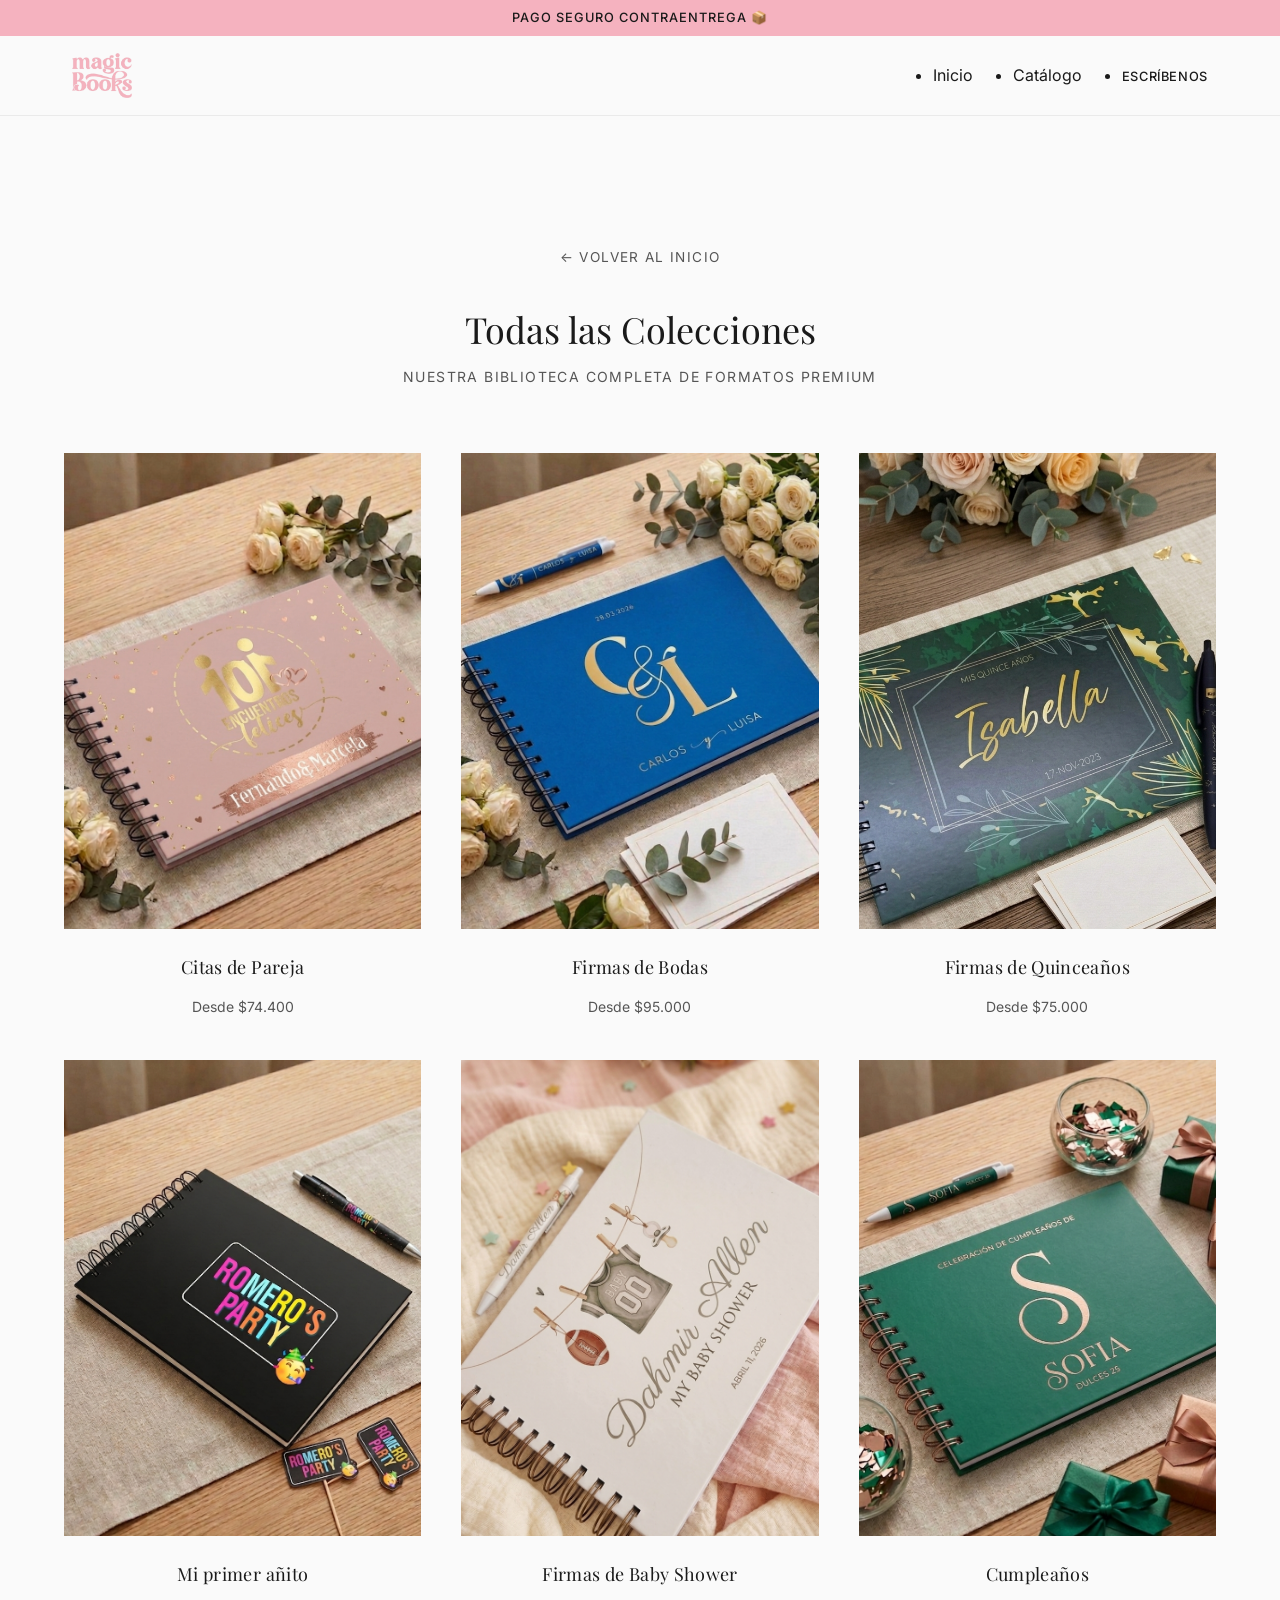
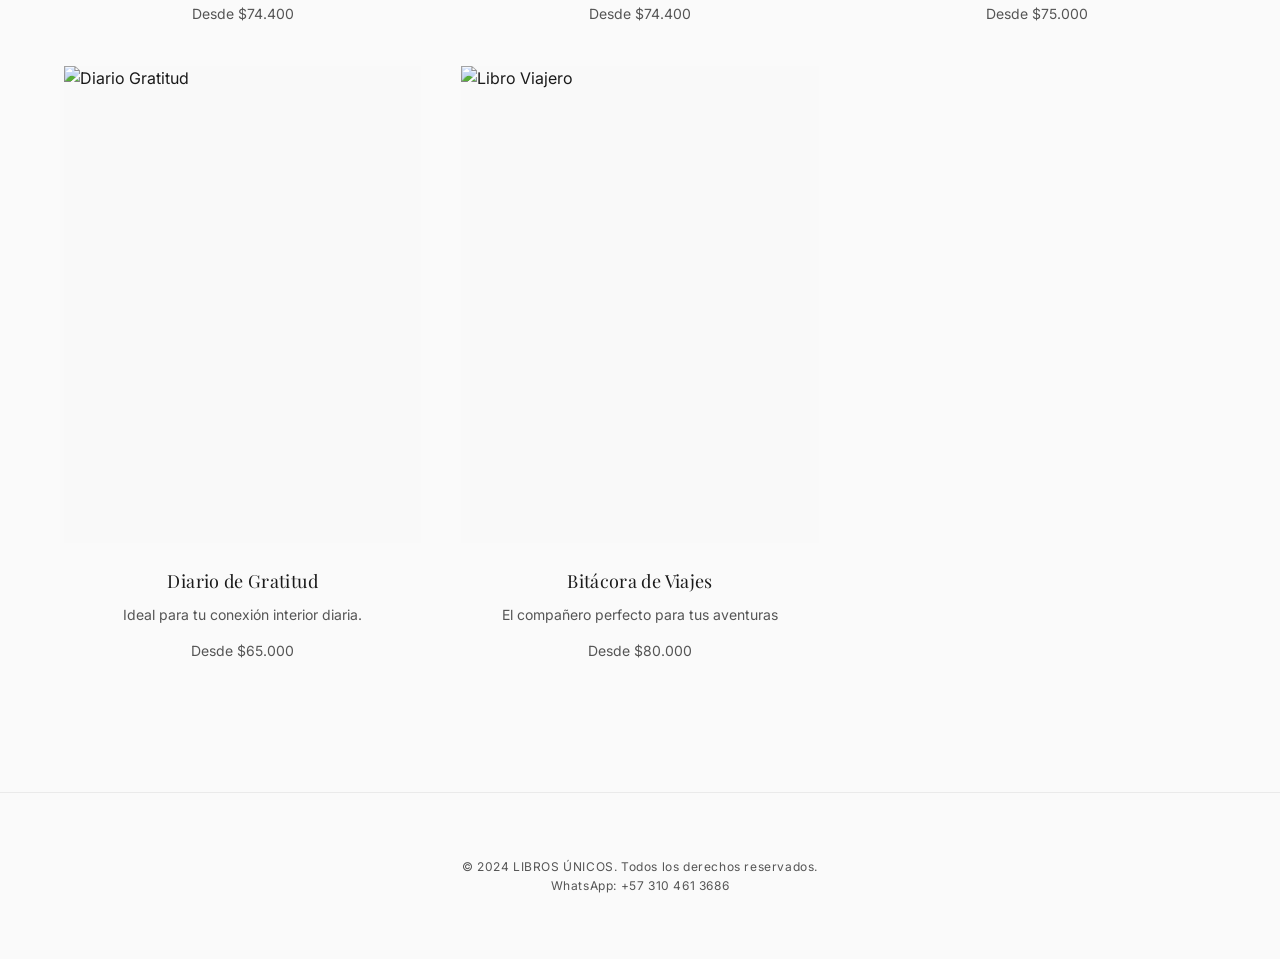
==== commit 07d959a4: "casi terminado" ====
--- a/colecciones.html
+++ b/colecciones.html
@@ -100,36 +100,34 @@
                     <!-- Placeholder Card 4 -->
                     <article class="product-card">
                         <div class="product-image-container">
-                            <img src="https://placehold.co/600x800/eeeeee/999999?text=Coleccion+4" alt="Álbum Familiar"
-                                class="product-image">
+                            <img src="./assets/images/products/baby.png" alt="Álbum Familiar" class="product-image">
                         </div>
                         <div class="product-info">
-                            <h3>Álbum Familiar</h3>
-                            <p>Álbumes que cuentan la historia familiar en cada página</p>
-                            <span class="product-price">Desde $150.000</span>
+                            <h3>Mi primer añito</h3>
+                            <p></p>
+                            <span class="product-price">Desde $74.400</span>
                         </div>
                     </article>
                     <!-- Placeholder Card 5 -->
                     <article class="product-card">
                         <div class="product-image-container">
-                            <img src="./assets/images/products/baby-1.png" alt="Libro Bebé" class="product-image">
+                            <img src="./assets/images/products/baby-2.png" alt="Libro Bebé" class="product-image">
                         </div>
                         <div class="product-info">
-                            <h3>Libro del Bebé</h3>
-                            <p>Para atesorar los primeros recuerdos.</p>
-                            <span class="product-price">Desde $90.000</span>
+                            <h3>Firmas de Baby Shower</h3>
+                            <p></p>
+                            <span class="product-price">Desde $74.400</span>
                         </div>
                     </article>
                     <!-- Placeholder Card 6 -->
                     <article class="product-card">
                         <div class="product-image-container">
-                            <img src="https://placehold.co/600x800/eeeeee/999999?text=Coleccion+6" alt="Recetario"
-                                class="product-image">
+                            <img src="./assets/images/products/cumpleaa-1.png" alt="Recetario" class="product-image">
                         </div>
                         <div class="product-info">
-                            <h3>Recetario Familiar</h3>
-                            <p>Un espacio donde preservar la tradición.</p>
-                            <span class="product-price">Desde $85.000</span>
+                            <h3>Cumpleaños</h3>
+                            <p></p>
+                            <span class="product-price">Desde $75.000</span>
                         </div>
                     </article>
                     <!-- Placeholder Card 7 -->
--- a/css/style.css
+++ b/css/style.css
@@ -228,6 +228,13 @@
     background-color: var(--clr-bg);
 }
 
+.hero2 {
+    /* Generous negative space using rem */
+    padding: 1rem 0 4rem;
+    text-align: center;
+    background-color: var(--clr-bg);
+}
+
 .hero-title {
     /* Fluid typography scaling robustly for very small mobile up to desktop */
     font-size: clamp(2.2rem, 8vw, 4.5rem);
@@ -440,7 +447,8 @@
     transition: width 0.6s cubic-bezier(0.23, 1, 0.32, 1), box-shadow 0.6s cubic-bezier(0.23, 1, 0.32, 1);
 }
 
-.btn-expand:hover {
+.btn-expand:hover,
+.btn-expand.is-active {
     width: 250px;
     /* Expands smoothly */
     box-shadow: 0 0 15px rgba(245, 178, 191, 0.5);
@@ -465,7 +473,8 @@
     transition: opacity 0.3s cubic-bezier(0.23, 1, 0.32, 1) 0.1s;
 }
 
-.btn-expand:hover .btn-expand-text {
+.btn-expand:hover .btn-expand-text,
+.btn-expand.is-active .btn-expand-text {
     opacity: 1;
 }
 
@@ -577,6 +586,10 @@
     .hero {
         padding: 9rem 0 8rem;
     }
+
+    .hero2 {
+        padding: 3rem 0 8rem;
+    }
 }
 
 /* ==========================================================================
@@ -622,6 +635,7 @@
         transform: translateY(0);
         opacity: 1;
     }
+
     100% {
         transform: translateY(-100%);
         opacity: 0;
@@ -633,6 +647,7 @@
         transform: translateY(100%);
         opacity: 0;
     }
+
     100% {
         transform: translateY(0);
         opacity: 1;
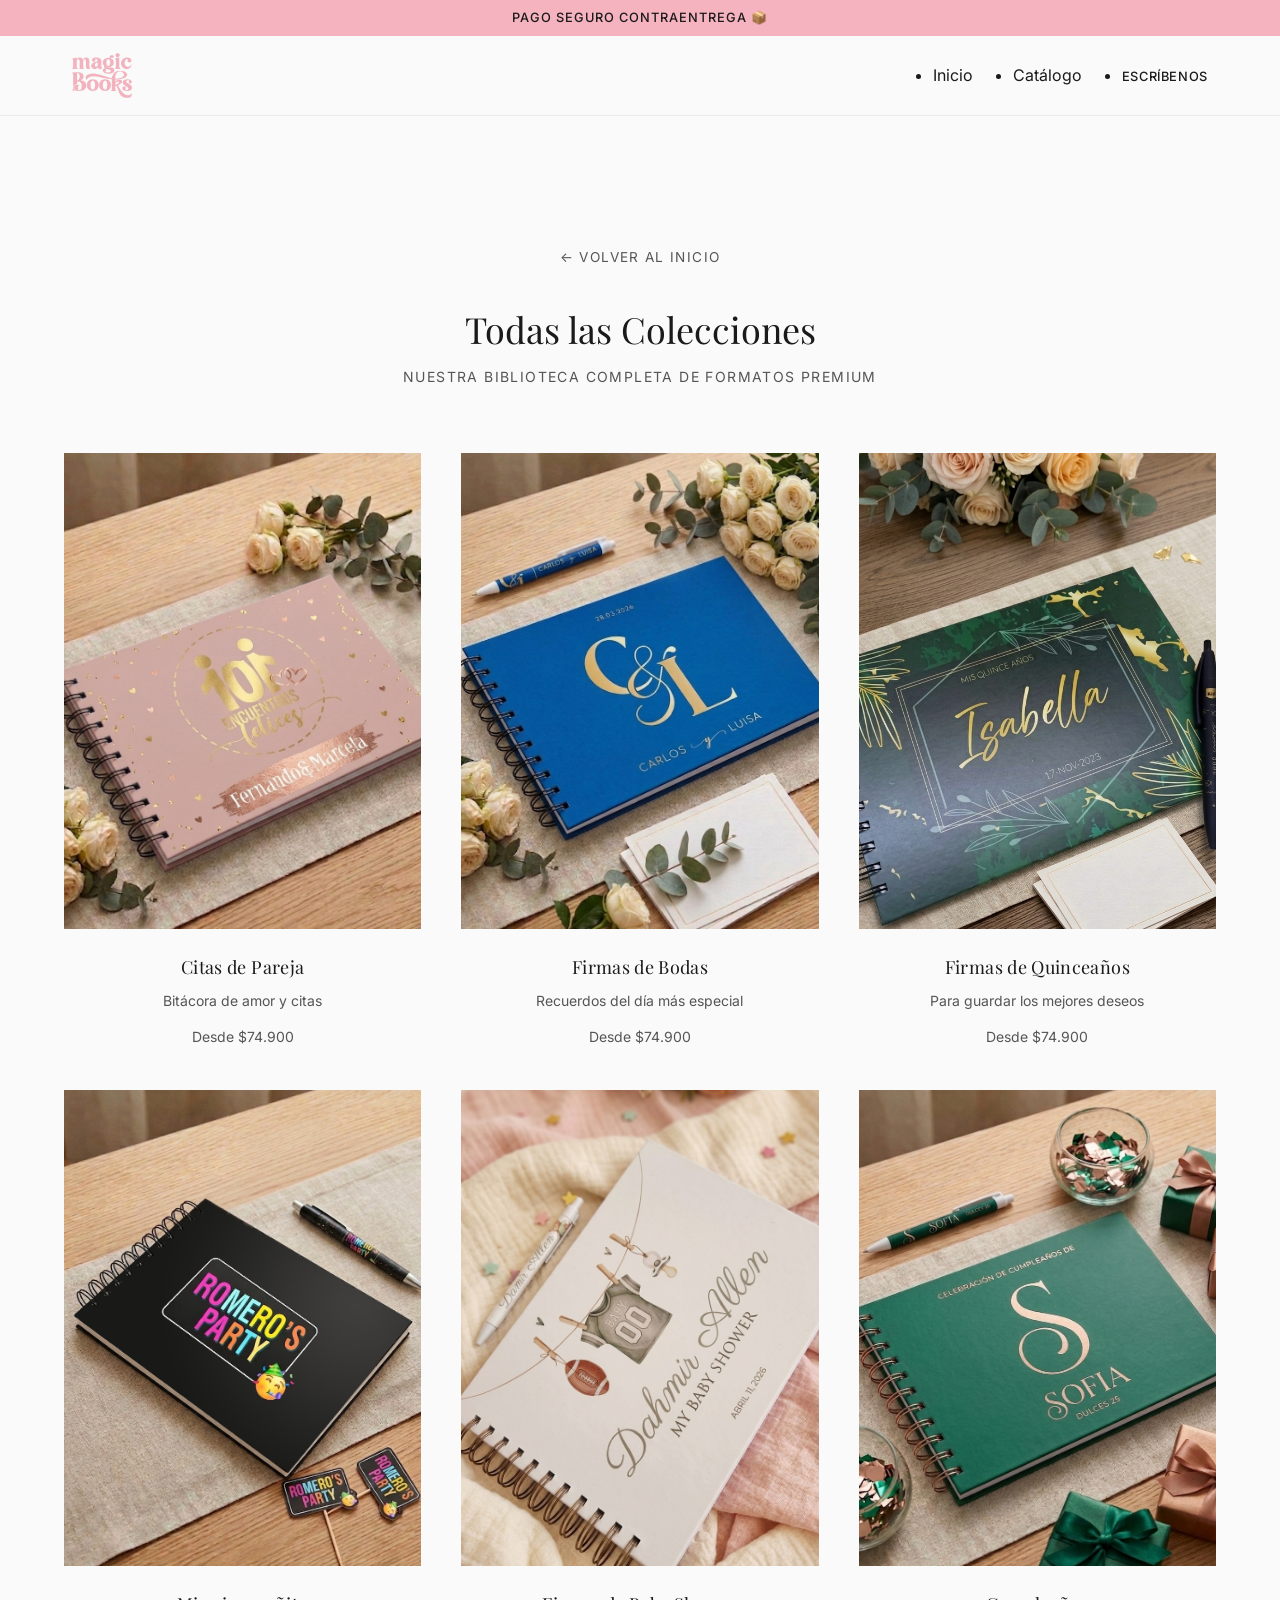
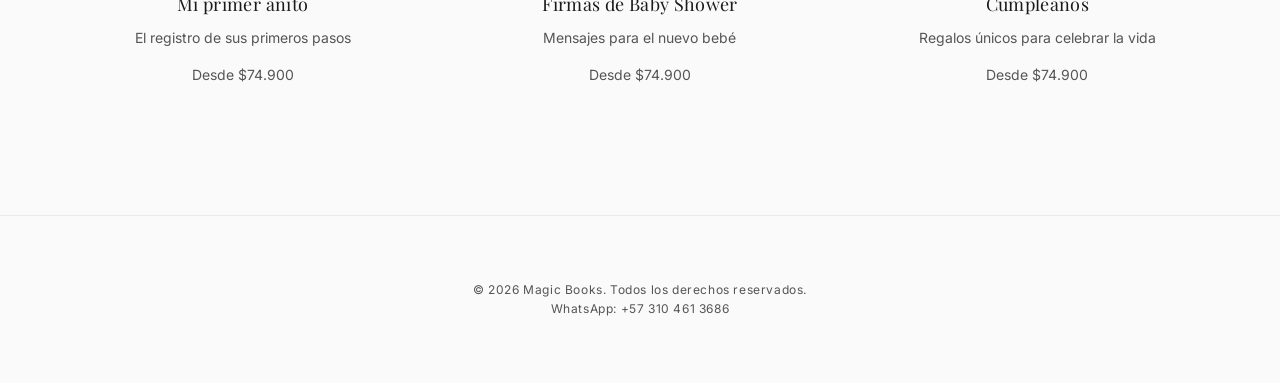
==== commit 8e67bdce: "commit casi final" ====
--- a/colecciones.html
+++ b/colecciones.html
@@ -5,7 +5,7 @@
     <!-- Basic Metadata -->
     <meta charset="UTF-8">
     <meta name="viewport" content="width=device-width, initial-scale=1.0">
-    <title>Colecciones | Libros Personalizados</title>
+    <title>Colecciones | Magic Books</title>
     <meta name="description"
         content="Explora nuestra colección completa de libros personalizados. Cuero legítimo, lino belga, bitácoras y álbumes familiares.">
 
@@ -32,13 +32,13 @@
     <header class="main-header">
         <div class="container header-container">
             <div class="logo">
-                <a href="/">
+                <a href="index.html">
                     <img src="assets/images/ui/logo.png" alt="Logo de Libros Únicos - Libros Personalizados">
                 </a>
             </div>
             <nav class="nav">
                 <ul class="nav-list">
-                    <li><a href="/" class="nav-link">Inicio</a></li>
+                    <li><a href="index.html" class="nav-link">Inicio</a></li>
                     <li><a href="#catalog" class="nav-link">Catálogo</a></li>
                     <li><a href="#" class="nav-link contact-pill btn-whatsapp">Escríbenos</a></li>
                 </ul>
@@ -61,7 +61,7 @@
                     <h1 class="section-title">Todas las Colecciones</h1>
                     <p class="section-tagline">Nuestra biblioteca completa de formatos premium</p>
                 </div>
-                <div class="catalog-grid" style="grid-template-columns: repeat(auto-fill, minmax(280px, 1fr));">
+                <div class="catalog-grid catalog-grid-alt">
                     <!-- Placeholder Card 1 -->
                     <article class="product-card">
                         <div class="product-image-container">
@@ -69,8 +69,8 @@
                         </div>
                         <div class="product-info">
                             <h3>Citas de Pareja</h3>
-                            <p></p>
-                            <span class="product-price">Desde $74.400</span>
+                            <p>Bitácora de amor y citas</p>
+                            <span class="product-price">Desde $74.900</span>
                         </div>
                     </article>
                     <!-- Placeholder Card 2 -->
@@ -81,8 +81,8 @@
                         </div>
                         <div class="product-info">
                             <h3>Firmas de Bodas</h3>
-                            <p></p>
-                            <span class="product-price">Desde $95.000</span>
+                            <p>Recuerdos del día más especial</p>
+                            <span class="product-price">Desde $74.900</span>
                         </div>
                     </article>
                     <!-- Placeholder Card 3 -->
@@ -93,8 +93,8 @@
                         </div>
                         <div class="product-info">
                             <h3>Firmas de Quinceaños</h3>
-                            <p></p>
-                            <span class="product-price">Desde $75.000</span>
+                            <p>Para guardar los mejores deseos</p>
+                            <span class="product-price">Desde $74.900</span>
                         </div>
                     </article>
                     <!-- Placeholder Card 4 -->
@@ -104,8 +104,8 @@
                         </div>
                         <div class="product-info">
                             <h3>Mi primer añito</h3>
-                            <p></p>
-                            <span class="product-price">Desde $74.400</span>
+                            <p>El registro de sus primeros pasos</p>
+                            <span class="product-price">Desde $74.900</span>
                         </div>
                     </article>
                     <!-- Placeholder Card 5 -->
@@ -115,8 +115,8 @@
                         </div>
                         <div class="product-info">
                             <h3>Firmas de Baby Shower</h3>
-                            <p></p>
-                            <span class="product-price">Desde $74.400</span>
+                            <p>Mensajes para el nuevo bebé</p>
+                            <span class="product-price">Desde $74.900</span>
                         </div>
                     </article>
                     <!-- Placeholder Card 6 -->
@@ -126,32 +126,8 @@
                         </div>
                         <div class="product-info">
                             <h3>Cumpleaños</h3>
-                            <p></p>
-                            <span class="product-price">Desde $75.000</span>
-                        </div>
-                    </article>
-                    <!-- Placeholder Card 7 -->
-                    <article class="product-card">
-                        <div class="product-image-container">
-                            <img src="https://placehold.co/600x800/eeeeee/999999?text=Coleccion+7" alt="Diario Gratitud"
-                                class="product-image">
-                        </div>
-                        <div class="product-info">
-                            <h3>Diario de Gratitud</h3>
-                            <p>Ideal para tu conexión interior diaria.</p>
-                            <span class="product-price">Desde $65.000</span>
-                        </div>
-                    </article>
-                    <!-- Placeholder Card 8 -->
-                    <article class="product-card">
-                        <div class="product-image-container">
-                            <img src="https://placehold.co/600x800/eeeeee/999999?text=Coleccion+8" alt="Libro Viajero"
-                                class="product-image">
-                        </div>
-                        <div class="product-info">
-                            <h3>Bitácora de Viajes</h3>
-                            <p>El compañero perfecto para tus aventuras</p>
-                            <span class="product-price">Desde $80.000</span>
+                            <p>Regalos únicos para celebrar la vida</p>
+                            <span class="product-price">Desde $74.900</span>
                         </div>
                     </article>
                 </div>
@@ -162,7 +138,7 @@
     <footer class="main-footer">
         <div class="container footer-container">
             <div class="footer-info">
-                <p>&copy; 2024 LIBROS ÚNICOS. Todos los derechos reservados.</p>
+                <p>&copy; 2026 Magic Books. Todos los derechos reservados.</p>
             </div>
             <div class="footer-contact">
                 <a href="#" class="footer-link btn-whatsapp">WhatsApp: +57 310 461 3686</a>
--- a/css/style.css
+++ b/css/style.css
@@ -375,6 +375,10 @@
     transition: all 0.9s cubic-bezier(0.23, 1, 0.32, 1);
 }
 
+.product-card:hover .product-image:not(.primary):not(.secondary) {
+    transform: scale(1.05);
+}
+
 .product-image.primary {
     opacity: 1;
     transform: scale(1);
@@ -574,6 +578,10 @@
         gap: 2.5rem;
     }
 
+    .catalog-grid.catalog-grid-alt {
+        grid-template-columns: repeat(3, 1fr);
+    }
+
     .nav-list {
         display: flex;
         gap: 2.5rem;
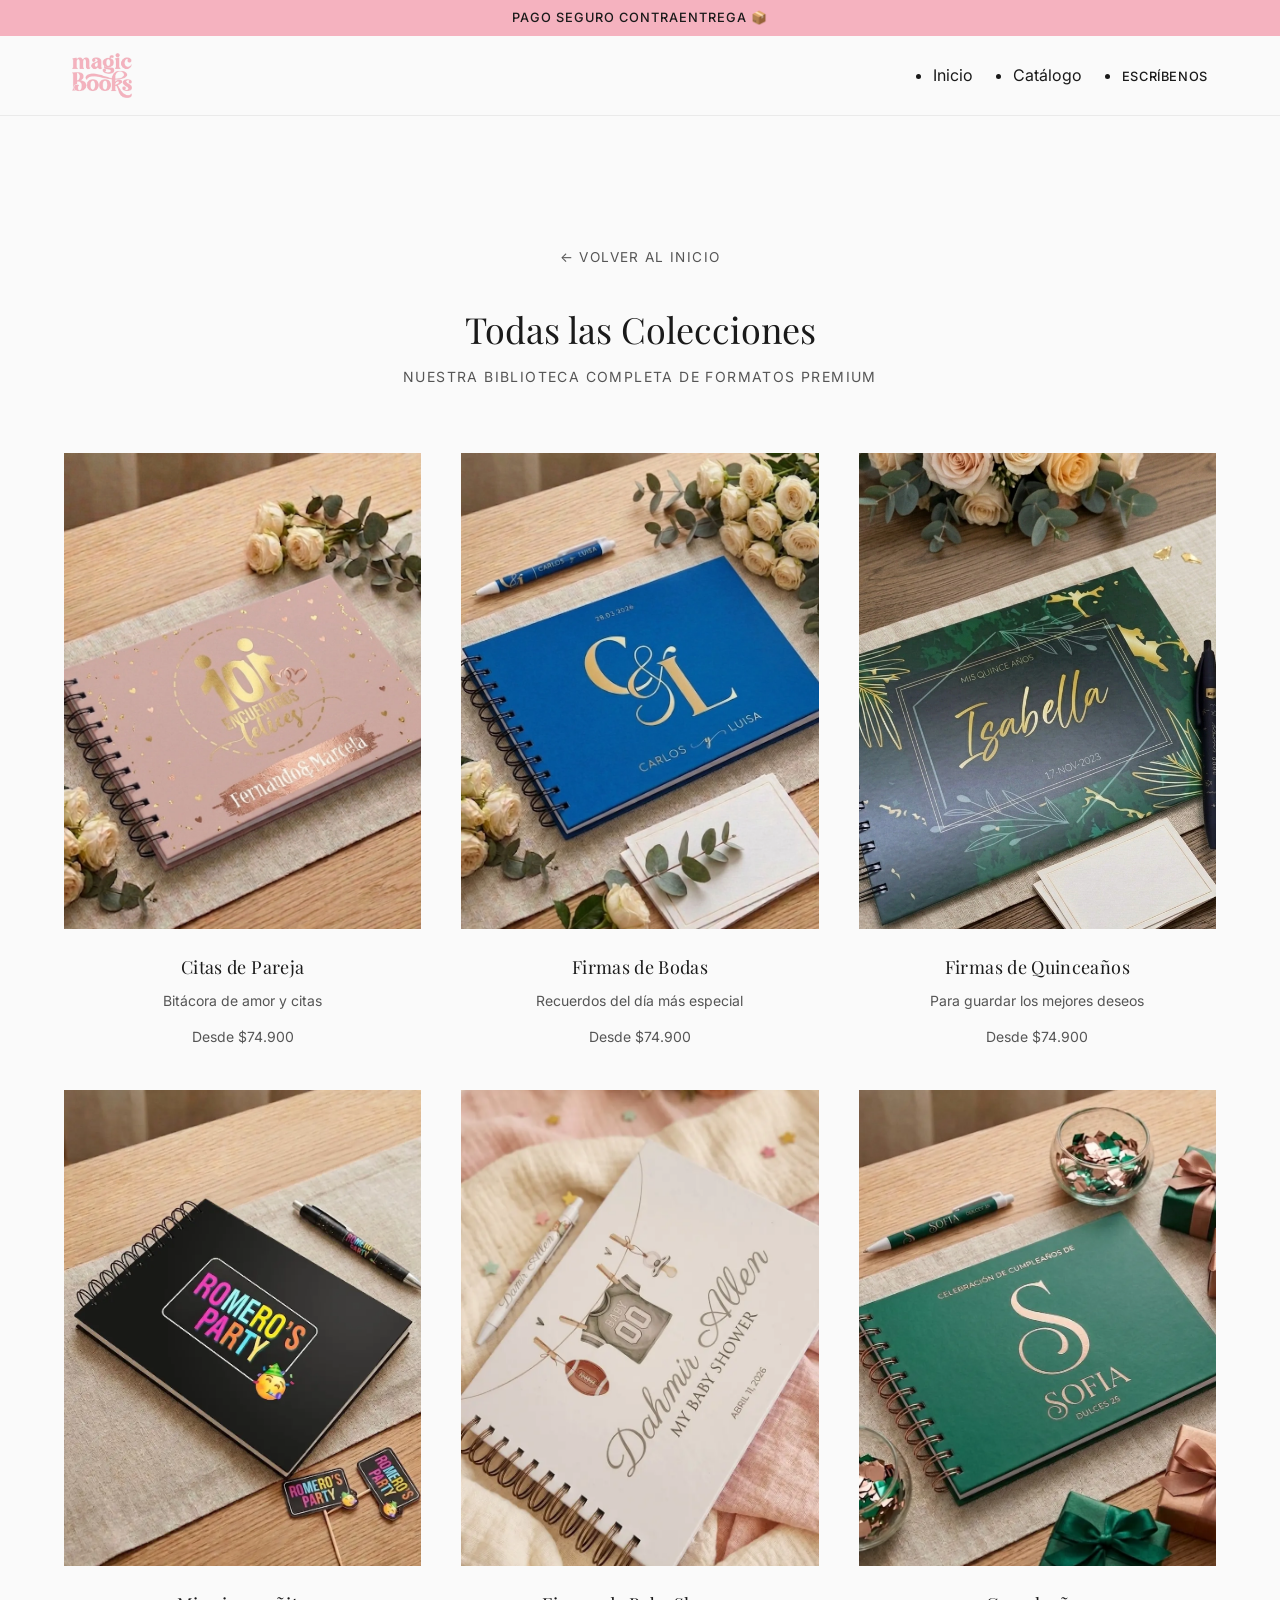
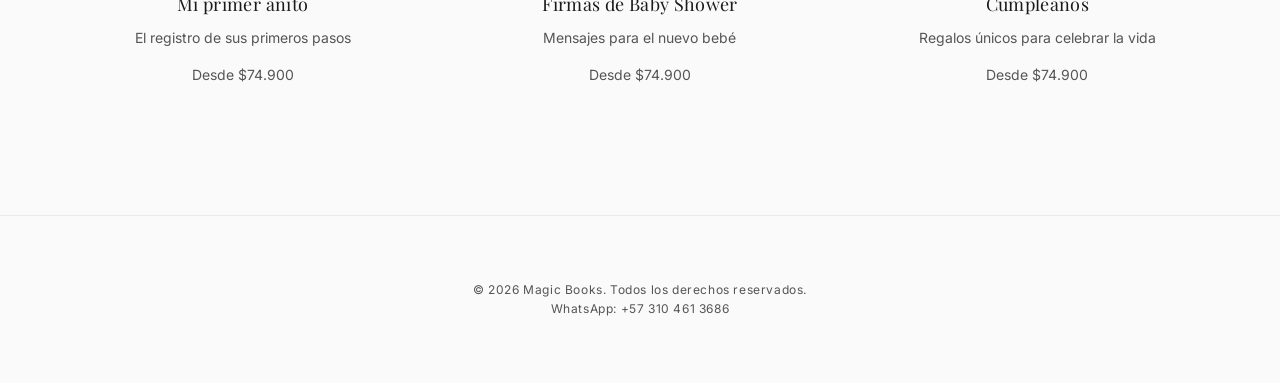
==== commit f5fa8134: "calidad fotos" ====
--- a/colecciones.html
+++ b/colecciones.html
@@ -65,7 +65,8 @@
                     <!-- Placeholder Card 1 -->
                     <article class="product-card">
                         <div class="product-image-container">
-                            <img src="./assets/images/products/citas-1.png" alt="Libro de Pareja" class="product-image">
+                            <img src="./assets/images/products/citas-1.webp" alt="Libro de Pareja"
+                                class="product-image">
                         </div>
                         <div class="product-info">
                             <h3>Citas de Pareja</h3>
@@ -76,7 +77,7 @@
                     <!-- Placeholder Card 2 -->
                     <article class="product-card">
                         <div class="product-image-container">
-                            <img src="./assets/images/products/firmas-boda-2.png" alt="Libro de Firmas Bodas"
+                            <img src="./assets/images/products/firmas-boda-2.webp" alt="Libro de Firmas Bodas"
                                 class="product-image">
                         </div>
                         <div class="product-info">
@@ -88,7 +89,7 @@
                     <!-- Placeholder Card 3 -->
                     <article class="product-card">
                         <div class="product-image-container">
-                            <img src="./assets/images/products/firmas-quincea.png" alt="Firmas de Quinceaños"
+                            <img src="./assets/images/products/firmas-quincea.webp" alt="Firmas de Quinceaños"
                                 class="product-image">
                         </div>
                         <div class="product-info">
@@ -100,7 +101,7 @@
                     <!-- Placeholder Card 4 -->
                     <article class="product-card">
                         <div class="product-image-container">
-                            <img src="./assets/images/products/baby.png" alt="Álbum Familiar" class="product-image">
+                            <img src="./assets/images/products/baby.webp" alt="Álbum Familiar" class="product-image">
                         </div>
                         <div class="product-info">
                             <h3>Mi primer añito</h3>
@@ -111,7 +112,7 @@
                     <!-- Placeholder Card 5 -->
                     <article class="product-card">
                         <div class="product-image-container">
-                            <img src="./assets/images/products/baby-2.png" alt="Libro Bebé" class="product-image">
+                            <img src="./assets/images/products/baby-2.webp" alt="Libro Bebé" class="product-image">
                         </div>
                         <div class="product-info">
                             <h3>Firmas de Baby Shower</h3>
@@ -122,7 +123,7 @@
                     <!-- Placeholder Card 6 -->
                     <article class="product-card">
                         <div class="product-image-container">
-                            <img src="./assets/images/products/cumpleaa-1.png" alt="Recetario" class="product-image">
+                            <img src="./assets/images/products/cumpleaa-1.webp" alt="Recetario" class="product-image">
                         </div>
                         <div class="product-info">
                             <h3>Cumpleaños</h3>
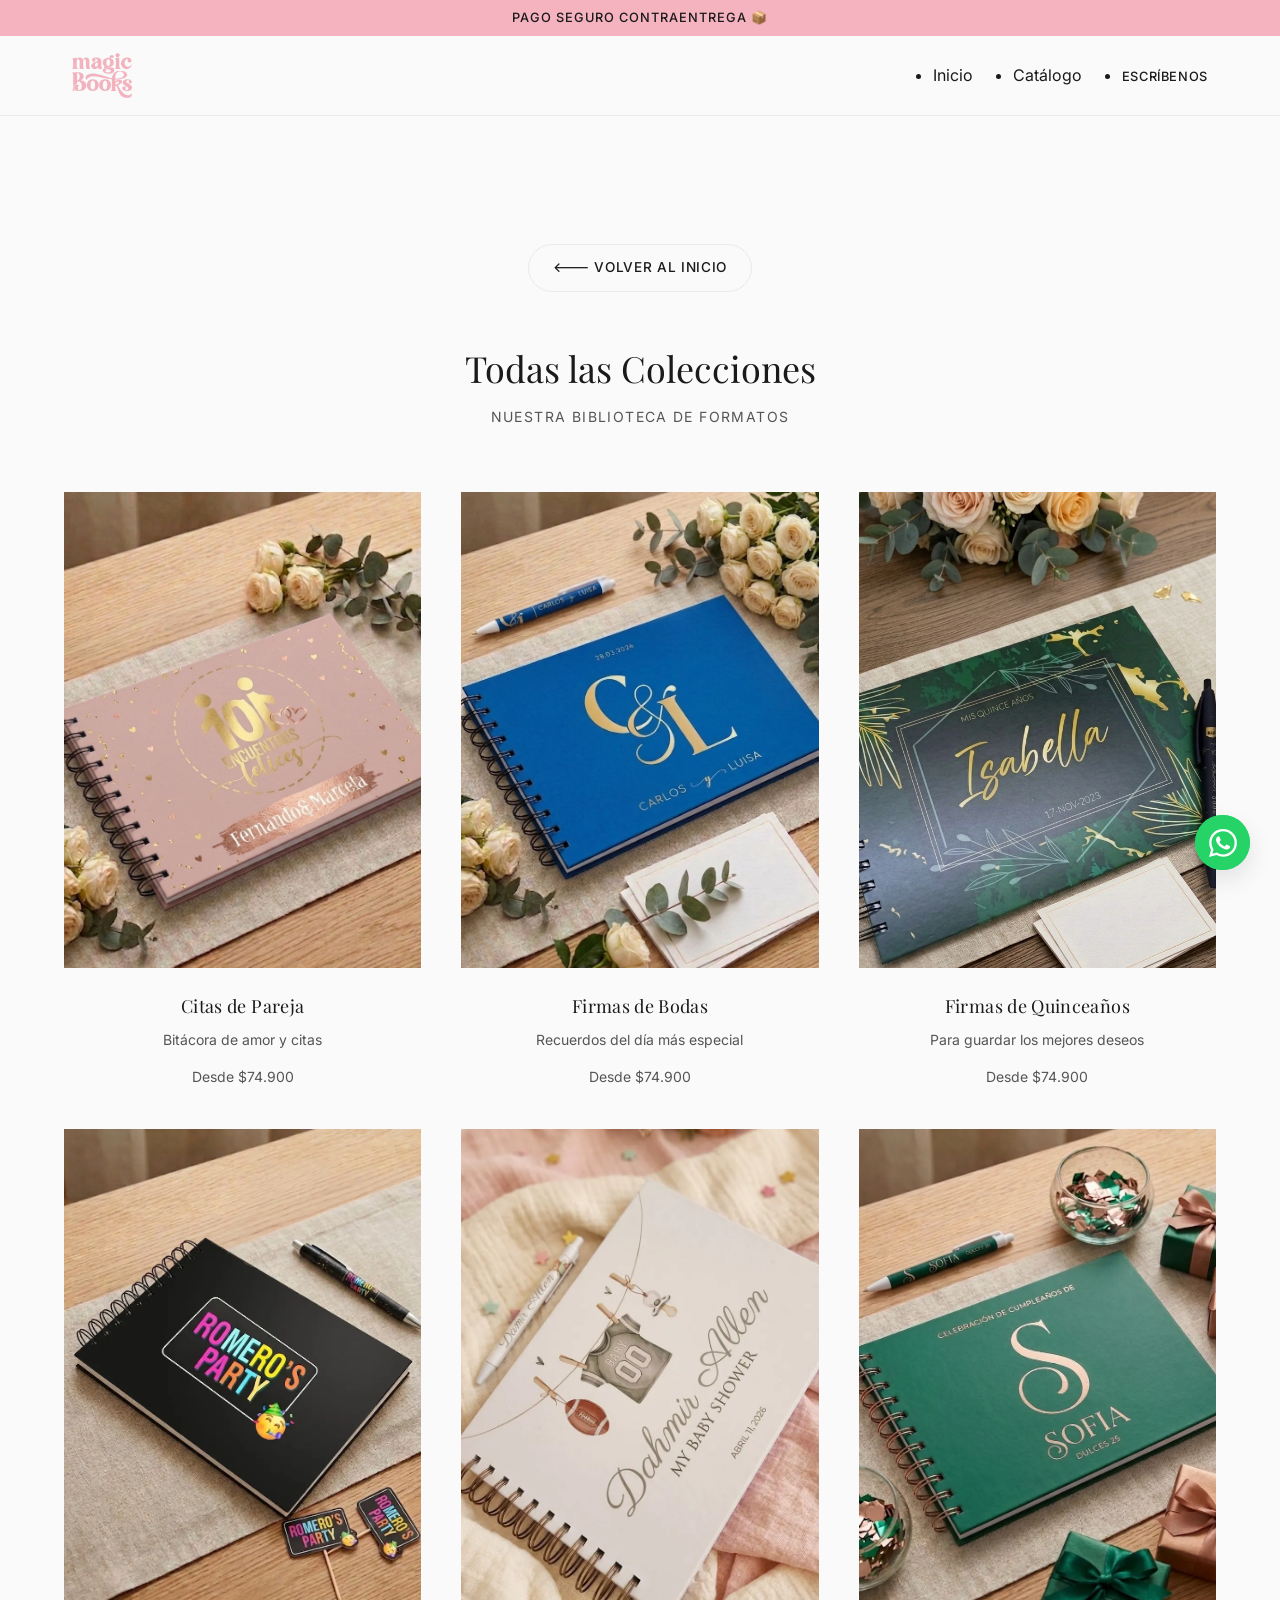
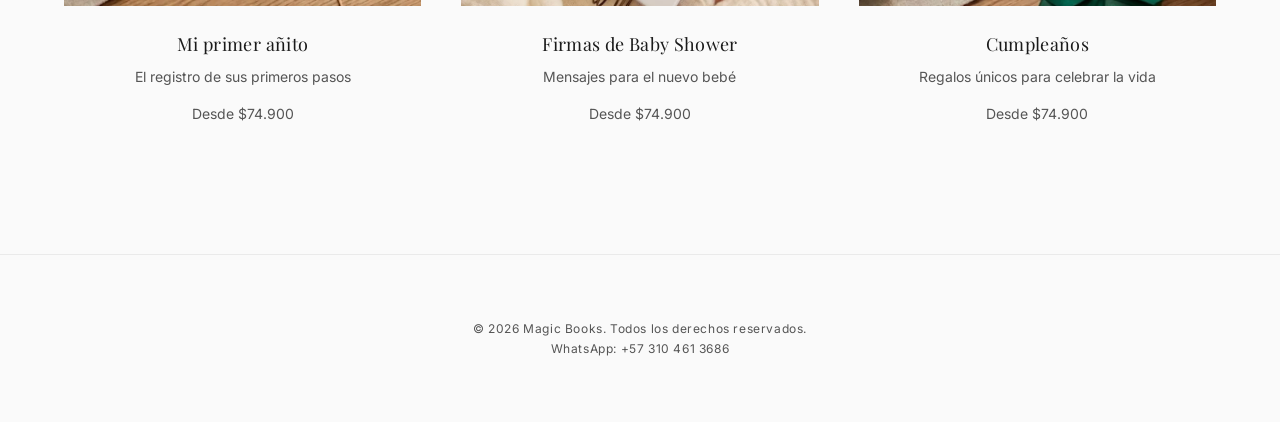
==== commit 31008362: "wpp" ====
--- a/colecciones.html
+++ b/colecciones.html
@@ -55,13 +55,13 @@
         <section id="catalog" class="catalog">
             <div class="container">
                 <div class="section-header">
-                    <a href="index.html"
-                        style="display: inline-block; margin-bottom: 2rem; font-family: var(--font-body); font-size: 0.85rem; text-transform: uppercase; letter-spacing: 0.1em; color: var(--clr-text-muted); text-decoration: none; transition: var(--trans-smooth);">&larr;
-                        Volver al Inicio</a>
+                    <a href="index.html" class="btn-back">
+                        <span class="btn-back-text">🡐 Volver al Inicio</span>
+                    </a>
                     <h1 class="section-title">Todas las Colecciones</h1>
-                    <p class="section-tagline">Nuestra biblioteca completa de formatos premium</p>
+                    <p class="section-tagline">Nuestra biblioteca de formatos</p>
                 </div>
-                <div class="catalog-grid catalog-grid-alt">
+                <div class="catalog-grid smart-grid">
                     <!-- Placeholder Card 1 -->
                     <article class="product-card">
                         <div class="product-image-container">
@@ -148,6 +148,12 @@
     </footer>
 
     <script src="js/main.js"></script>
+
+    <!-- Floating WhatsApp Button -->
+    <a href="#" class="wpp-float btn-whatsapp" aria-label="Escríbenos por WhatsApp">
+        <span class="wpp-tooltip">Hablemos de tu libro</span>
+        <svg xmlns="http://www.w3.org/2000/svg" viewBox="0 0 24 24" width="28" height="28" fill="white"><path d="M17.472 14.382c-.297-.149-1.758-.867-2.03-.967-.273-.099-.471-.148-.67.15-.197.297-.767.966-.94 1.164-.173.199-.347.223-.644.075-.297-.15-1.255-.463-2.39-1.475-.888-.788-1.489-1.761-1.663-2.06-.173-.297-.018-.458.13-.606.134-.133.298-.347.446-.52.149-.174.198-.298.298-.497.099-.198.05-.371-.025-.52-.075-.149-.669-1.612-.916-2.207-.242-.579-.487-.5-.669-.51a5.816 5.816 0 0 0-.571-.01c-.198 0-.52.074-.792.372-.272.297-1.04 1.016-1.04 2.479 0 1.462 1.065 2.875 1.213 3.074.149.198 2.096 3.2 5.077 4.487.709.306 1.262.489 1.694.625.712.227 1.36.195 1.871.118.571-.085 1.758-.719 2.006-1.413.248-.694.248-1.289.173-1.413-.074-.124-.272-.198-.57-.347m-5.421 7.403h-.004a9.87 9.87 0 0 1-5.031-1.378l-.361-.214-3.741.982.998-3.648-.235-.374a9.86 9.86 0 0 1-1.51-5.26c.001-5.45 4.436-9.884 9.888-9.884 2.64 0 5.122 1.03 6.988 2.898a9.825 9.825 0 0 1 2.893 6.994c-.003 5.45-4.437 9.884-9.885 9.884m8.413-18.297A11.815 11.815 0 0 0 12.05 0C5.495 0 .16 5.335.157 11.892c0 2.096.547 4.142 1.588 5.945L.057 24l6.305-1.654a11.882 11.882 0 0 0 5.683 1.448h.005c6.554 0 11.89-5.335 11.893-11.893a11.821 11.821 0 0 0-3.48-8.413Z"/></svg>
+    </a>
 </body>
 
 </html>
--- a/css/style.css
+++ b/css/style.css
@@ -102,8 +102,9 @@
     justify-content: space-between;
     align-items: center;
     width: 100%;
-    padding: 0 5%;
-    /* Safe horizontal padding to protect logo/icons from edges */
+    max-width: 1200px;
+    margin: 0 auto;
+    padding: 0 20px;
 }
 
 .logo {
@@ -363,7 +364,7 @@
     position: relative;
     overflow: hidden;
     margin-bottom: 1.5rem;
-    background-color: #f9f9f9;
+    background-color: #f0f0f0;
     aspect-ratio: 3 / 4;
 }
 
@@ -483,6 +484,55 @@
 }
 
 /* ==========================================================================
+   BACK BUTTON (Pill Expander)
+   ========================================================================== */
+.btn-back {
+    display: flex;
+    align-items: center;
+    justify-content: center;
+    margin: 0 auto 3rem auto;
+    background-color: transparent;
+    border: 1px solid var(--clr-border);
+    color: var(--clr-text-main);
+    height: 48px;
+    width: fit-content;
+    border-radius: 24px;
+    padding: 0 24px;
+    text-decoration: none;
+    transition: all 0.4s cubic-bezier(0.23, 1, 0.32, 1);
+}
+
+.btn-back:hover {
+    background-color: var(--accent-dark);
+    border-color: var(--accent-dark);
+    color: #ffffff;
+    box-shadow: 0 5px 15px rgba(245, 178, 191, 0.4);
+    transform: translateY(-2px);
+}
+
+.btn-back-icon {
+    font-size: 1.1rem;
+    flex-shrink: 0;
+    margin-right: 10px;
+    line-height: 1;
+    transition: transform 0.4s cubic-bezier(0.23, 1, 0.32, 1);
+}
+
+.btn-back:hover .btn-back-icon {
+    transform: translateX(-5px);
+}
+
+.btn-back-text {
+    white-space: nowrap;
+    opacity: 1;
+    font-weight: 500;
+    font-family: var(--font-body);
+    font-size: 0.85rem;
+    text-transform: uppercase;
+    letter-spacing: 0.05em;
+}
+
+/* ==========================================================================
    HOW IT WORKS (Process)
    ========================================================================== */
 .how-it-works {
@@ -578,8 +628,8 @@
         gap: 2.5rem;
     }
 
-    .catalog-grid.catalog-grid-alt {
-        grid-template-columns: repeat(3, 1fr);
+    .catalog-grid.smart-grid {
+        grid-template-columns: repeat(auto-fit, minmax(280px, 1fr)) !important;
     }
 
     .nav-list {
@@ -842,6 +892,84 @@
     max-width: 150px;
     z-index: 2;
     pointer-events: none;
+}
+
+/* ==========================================================================
+   FLOATING WHATSAPP BUTTON
+   ========================================================================== */
+.wpp-float {
+    position: fixed;
+    bottom: 30px;
+    right: 30px;
+    width: 55px;
+    height: 55px;
+    background-color: #25D366; /* Official WhatsApp Green */
+    border-radius: 50%;
+    display: flex;
+    justify-content: center;
+    align-items: center;
+    box-shadow: 0 10px 25px rgba(0,0,0,0.1);
+    z-index: 9999;
+    transition: transform 0.3s cubic-bezier(0.23, 1, 0.32, 1);
+}
+
+.wpp-float::before {
+    content: '';
+    position: absolute;
+    top: 0;
+    left: 0;
+    width: 100%;
+    height: 100%;
+    background-color: #25D366;
+    border-radius: 50%;
+    z-index: -1;
+    animation: pulse 2s infinite;
+}
+
+.wpp-float:hover {
+    transform: scale(1.1);
+}
+
+.wpp-float:hover .wpp-tooltip {
+    opacity: 1;
+    visibility: visible;
+    transform: translateY(-50%) translateX(0);
+}
+
+.wpp-tooltip {
+    position: absolute;
+    right: 70px;
+    top: 50%;
+    transform: translateY(-50%) translateX(10px);
+    background-color: #ffffff;
+    color: var(--clr-text-main);
+    padding: 8px 16px;
+    border-radius: 20px;
+    font-family: var(--font-body);
+    font-size: 0.85rem;
+    font-weight: 500;
+    white-space: nowrap;
+    box-shadow: 0 5px 15px rgba(0,0,0,0.1);
+    opacity: 0;
+    visibility: hidden;
+    transition: all 0.3s cubic-bezier(0.23, 1, 0.32, 1);
+}
+
+.wpp-tooltip.show-delay {
+    opacity: 1;
+    visibility: visible;
+    transform: translateY(-50%) translateX(0);
+}
+
+@keyframes pulse {
+    0% {
+        transform: scale(1);
+        opacity: 0.8;
+    }
+    100% {
+        transform: scale(1.5);
+        opacity: 0;
+    }
 }
 
 .reviews-ticker-container::before {
